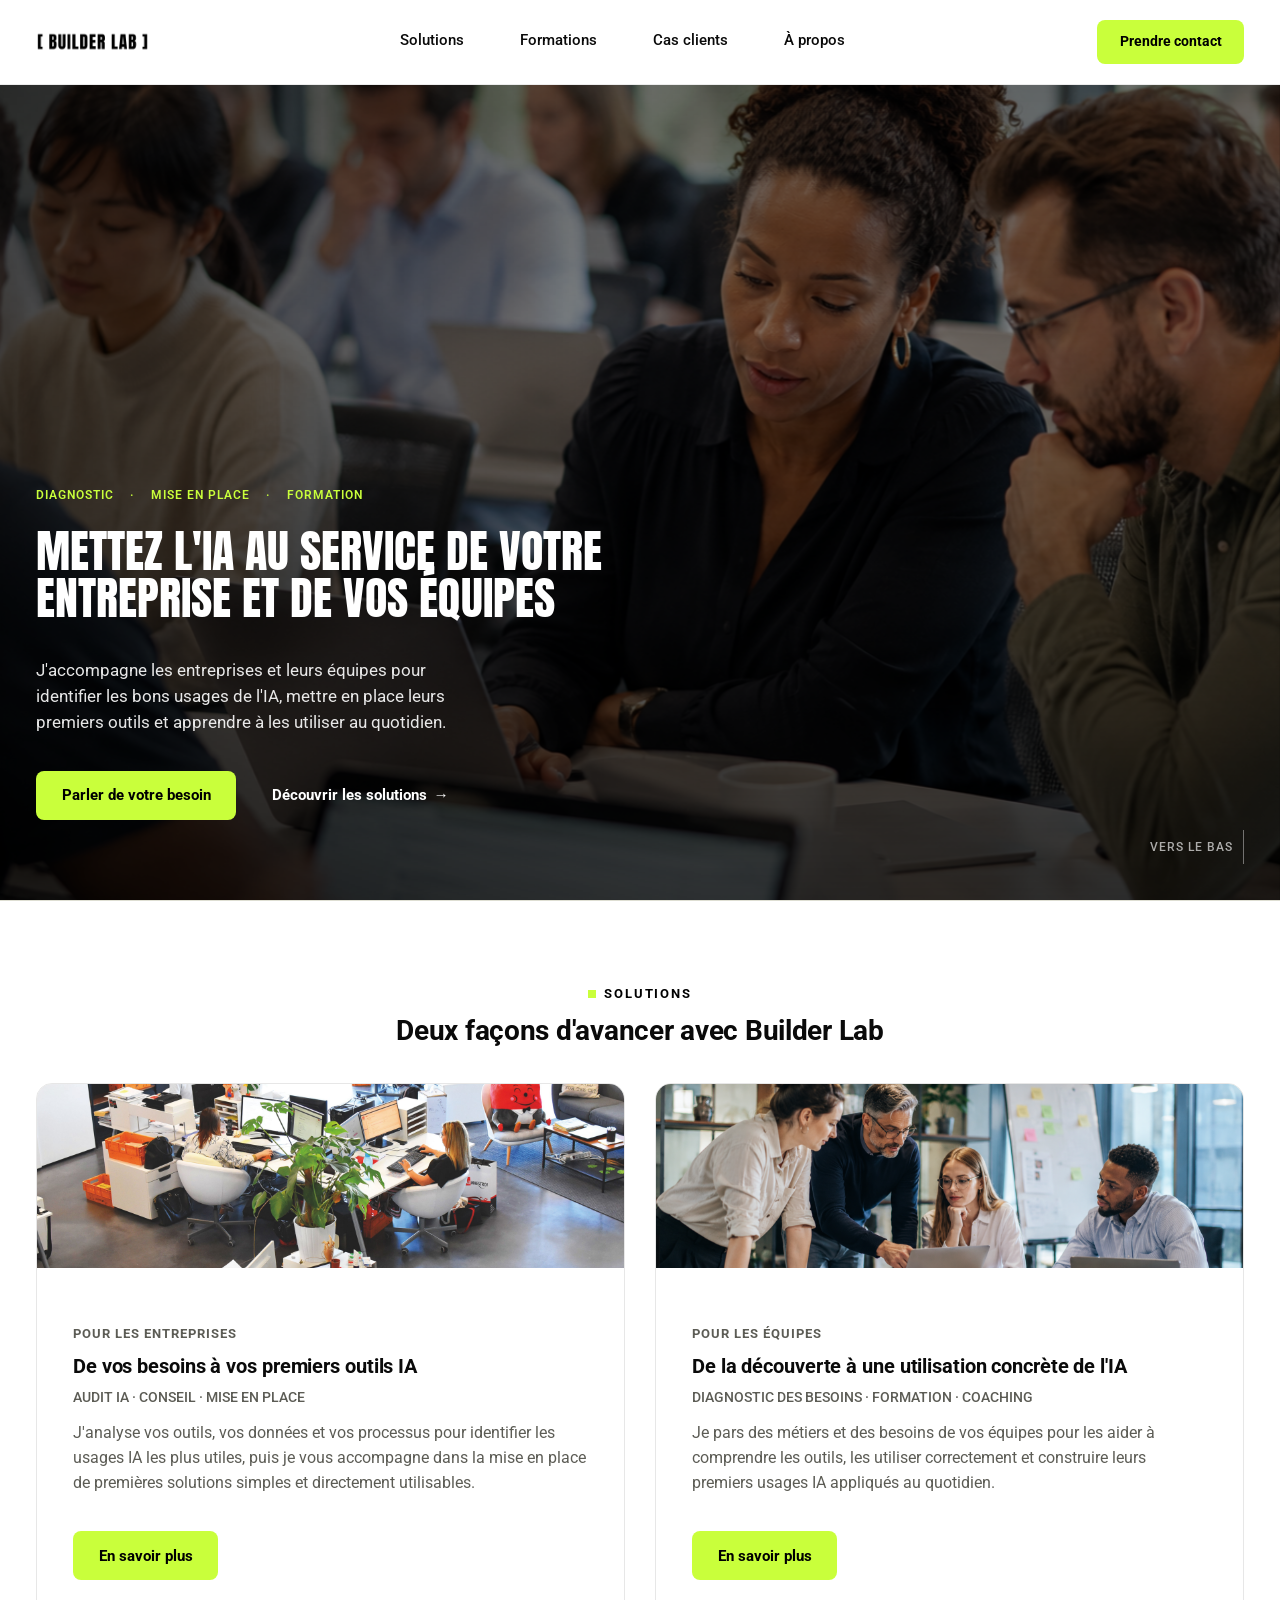
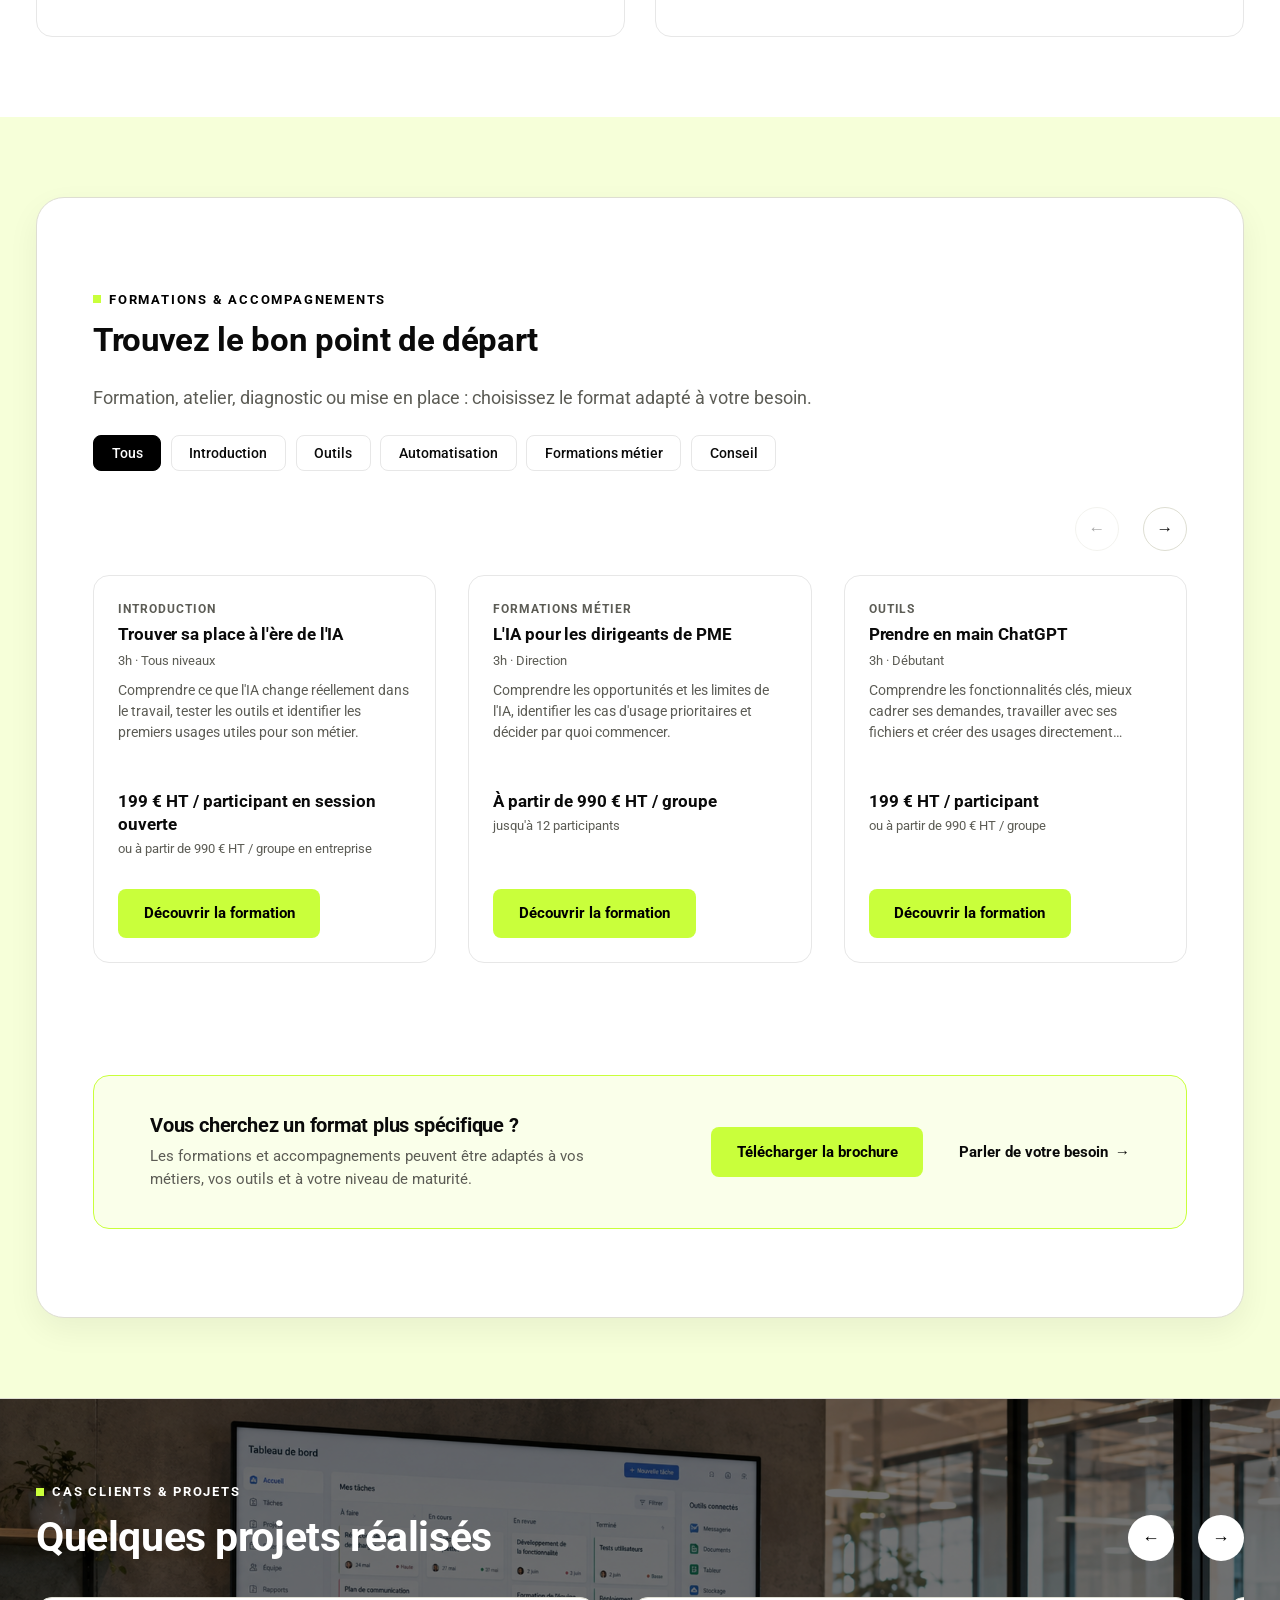
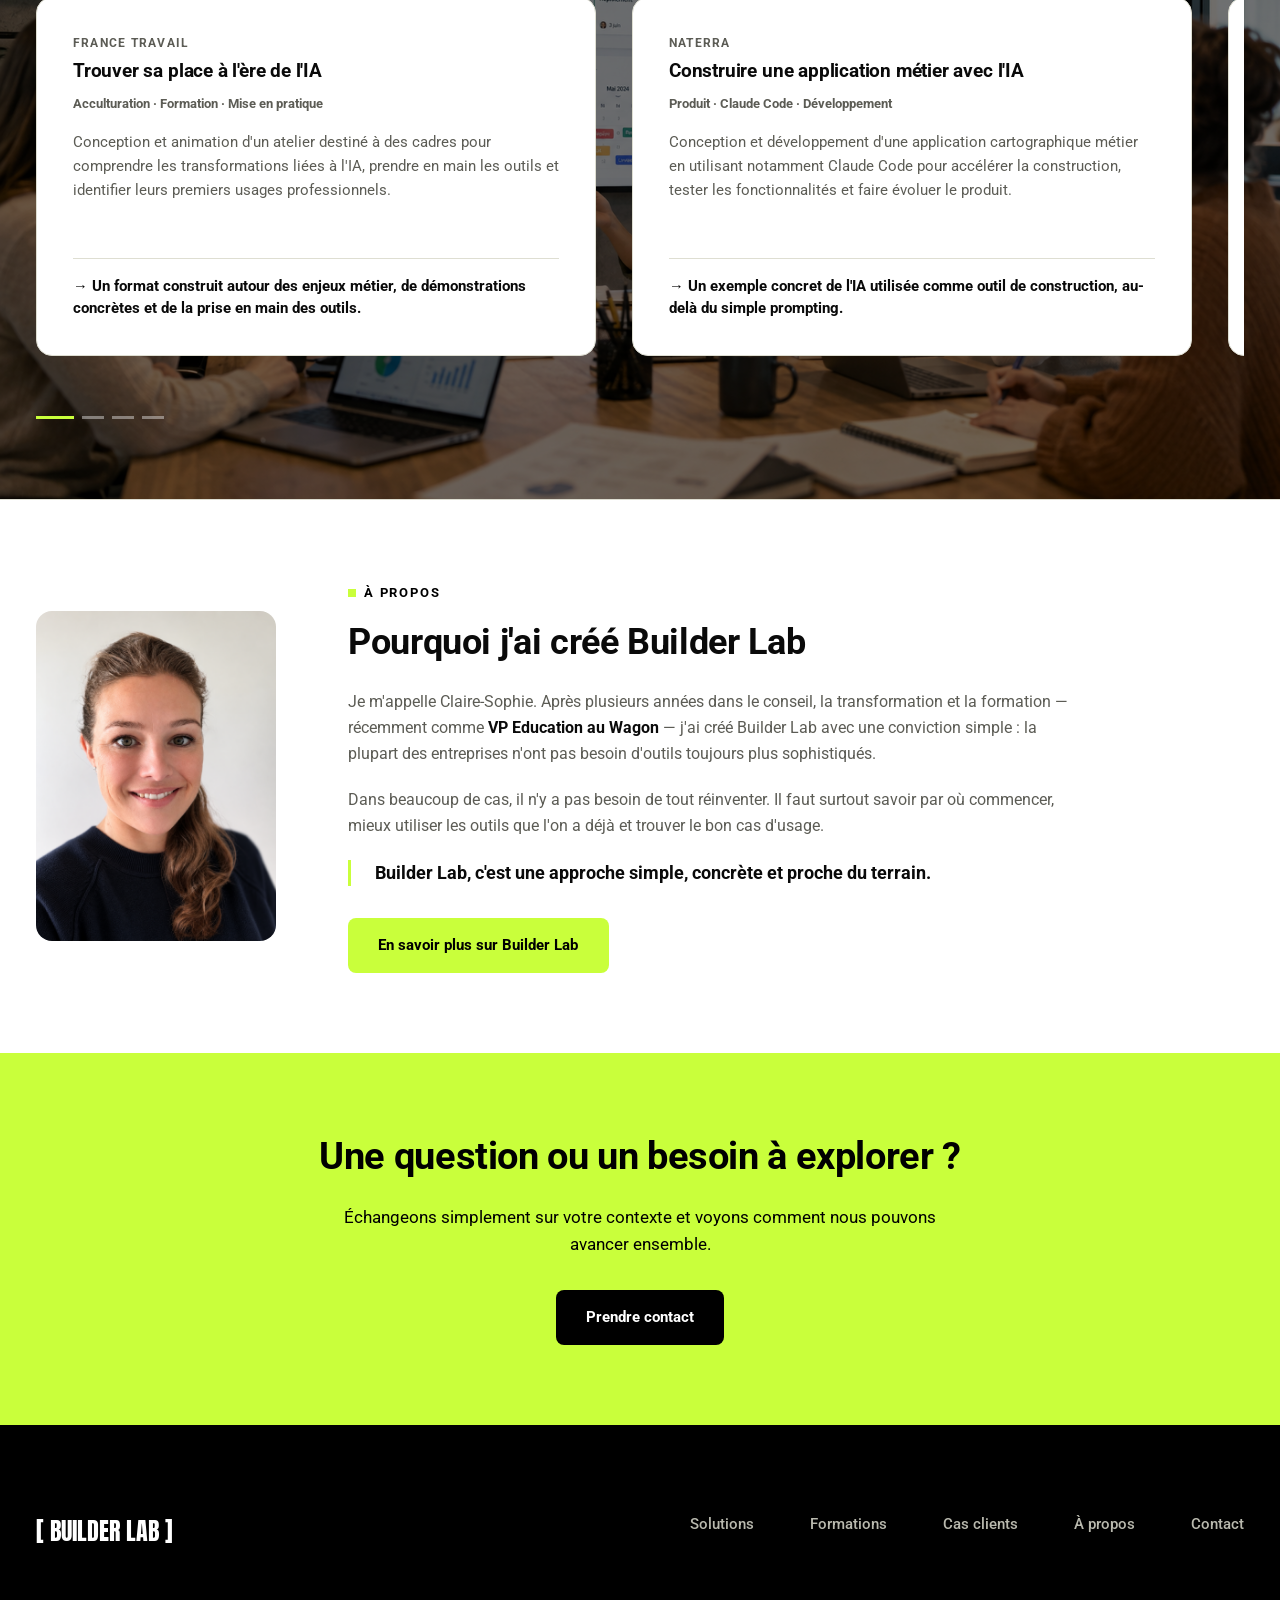
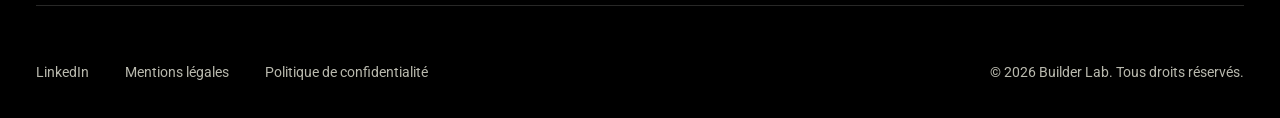
==== index.html @ de872bf4 "Initial Builder Lab website" ====
<!doctype html>
<html lang="fr">
<head>
<meta charset="UTF-8">
<meta name="viewport" content="width=device-width, initial-scale=1.0">
<title>Builder Lab — Mettez l'IA au service de votre entreprise et de vos équipes</title>
<meta name="description" content="Builder Lab aide les entreprises et leurs équipes à identifier où l'IA peut réellement les aider, mettre en place leurs premiers outils et apprendre à les utiliser au quotidien. Diagnostic, mise en place, formation.">
<meta name="robots" content="index, follow">
<link rel="canonical" href="https://builder-lab.fr/">
<meta property="og:title" content="Builder Lab — Mettez l'IA au service de votre entreprise et de vos équipes">
<meta property="og:description" content="Diagnostic, mise en place et formation : j'aide les entreprises et leurs équipes à identifier où l'IA peut réellement les aider.">
<meta property="og:type" content="website">
<meta property="og:image" content="https://builder-lab.fr/assets/hero-atelier-builder-lab.webp">
<meta name="twitter:card" content="summary_large_image">
<link rel="icon" type="image/png" href="assets/favicon.png">

<link rel="preconnect" href="https://fonts.googleapis.com">
<link rel="preconnect" href="https://fonts.gstatic.com" crossorigin>
<link rel="preload" as="image" href="assets/hero-atelier-builder-lab.webp" fetchpriority="high">
<link href="https://fonts.googleapis.com/css2?family=Anton&family=Roboto:wght@400;500;700&display=swap" rel="stylesheet">

<link rel="stylesheet" href="styles.css">
</head>
<body>

<a href="#main" class="skip-link">Aller au contenu principal</a>

<header class="site-header" id="site-header">
  <div class="container header-inner">
    <a href="index.html" class="logo" aria-label="Builder Lab — accueil">
      <img src="assets/logo-builder-lab.png" alt="Builder Lab" class="logo-img">
    </a>
    <nav class="site-nav" aria-label="Navigation principale">
      <a href="#solutions">Solutions</a>
      <a href="#formations">Formations</a>
      <a href="#cas-clients">Cas clients</a>
      <a href="#a-propos">À propos</a>
    </nav>
    <div class="header-actions">
      <a href="contact.html" class="btn btn-primary">Prendre contact</a>
      <button class="nav-toggle" id="nav-toggle" type="button" aria-expanded="false" aria-controls="mobile-nav" aria-label="Ouvrir le menu">
        <span class="nav-toggle-bar"></span>
        <span class="nav-toggle-bar"></span>
        <span class="nav-toggle-bar"></span>
      </button>
    </div>
  </div>
</header>

<nav class="mobile-nav" id="mobile-nav" aria-label="Navigation mobile">
  <ul class="mobile-nav-list">
    <li><a href="#solutions">Solutions</a></li>
    <li><a href="#formations">Formations</a></li>
    <li><a href="#cas-clients">Cas clients</a></li>
    <li><a href="#a-propos">À propos</a></li>
    <li><a href="contact.html">Contact</a></li>
  </ul>
  <a href="contact.html" class="btn btn-primary">Prendre contact</a>
</nav>

<main id="main">

  <!-- HERO -->
  <section class="hero">
    <div class="hero-media" id="hero-media">
      <img src="assets/hero-atelier-builder-lab.webp" alt="Une formatrice Builder Lab anime un atelier pratique sur l'IA devant une équipe réunie autour d'une table." width="1672" height="941" fetchpriority="high">
    </div>
    <div class="container hero-inner">
      <div class="hero-copy">
        <p class="hero-tag"><span>Diagnostic</span><span>·</span><span>Mise en place</span><span>·</span><span>Formation</span></p>
        <h1>Mettez l'IA au service de votre entreprise et de vos équipes</h1>
        <p class="hero-subtitle">J'accompagne les entreprises et leurs équipes pour identifier les bons usages de l'IA, mettre en place leurs premiers outils et apprendre à les utiliser au quotidien.</p>
        <div class="hero-cta">
          <a href="contact.html" class="btn btn-primary">Parler de votre besoin</a>
          <a href="#solutions" class="link-cta">Découvrir les solutions</a>
        </div>
      </div>
    </div>
    <div class="scroll-cue" aria-hidden="true">
      <span>Vers le bas</span>
      <span class="scroll-cue-line"></span>
    </div>
  </section>

  <!-- SOLUTIONS -->
  <section class="section-pad solutions" id="solutions">
    <div class="container">
      <div class="solutions-head" data-reveal>
        <p class="eyebrow">Solutions</p>
        <h2 class="section-title">Deux façons d'avancer avec Builder Lab</h2>
      </div>

      <div class="solutions-grid">
        <article class="solution-card" data-reveal>
          <div class="solution-card-media">
            <img src="assets/solution-entreprise.webp" alt="Ordinateur portable affichant une conversation ChatGPT, avec un schéma d'automatisation entre plusieurs outils en arrière-plan." loading="lazy">
          </div>
          <div class="solution-card-body">
            <p class="solution-card-label">Pour les entreprises</p>
            <h3 class="solution-card-title">De vos besoins à vos premiers outils IA</h3>
            <p class="solution-card-tags">AUDIT IA · CONSEIL · MISE EN PLACE</p>
            <p class="solution-card-text">J'analyse vos outils, vos données et vos processus pour identifier les usages IA les plus utiles, puis je vous accompagne dans la mise en place de premières solutions simples et directement utilisables.</p>
            <a href="contact.html" class="solution-card-cta">En savoir plus</a>
          </div>
        </article>

        <article class="solution-card" data-reveal>
          <div class="solution-card-media">
            <img src="assets/solution-equipes.webp" alt="Une équipe de quatre collègues échangent autour d'un ordinateur portable pendant une réunion de travail." loading="lazy">
          </div>
          <div class="solution-card-body">
            <p class="solution-card-label">Pour les équipes</p>
            <h3 class="solution-card-title">De la découverte à une utilisation concrète de l'IA</h3>
            <p class="solution-card-tags">DIAGNOSTIC DES BESOINS · FORMATION · COACHING</p>
            <p class="solution-card-text">Je pars des métiers et des besoins de vos équipes pour les aider à comprendre les outils, les utiliser correctement et construire leurs premiers usages IA appliqués au quotidien.</p>
            <a href="contact.html" class="solution-card-cta">En savoir plus</a>
          </div>
        </article>
      </div>
    </div>
  </section>

  <!-- FORMATIONS & ACCOMPAGNEMENTS -->
  <section class="catalog" id="formations">
    <div class="container">
      <div class="catalog-panel">
        <div class="catalog-head" data-reveal>
          <p class="eyebrow">Formations &amp; accompagnements</p>
          <h2 class="section-title">Trouvez le bon point de départ</h2>
          <p class="section-sub">Formation, atelier, diagnostic ou mise en place&nbsp;: choisissez le format adapté à votre besoin.</p>
        </div>

        <div class="catalog-filters" id="catalog-filters" role="group" aria-label="Filtrer les formations par catégorie"></div>

        <div class="catalog-nav-row">
          <div class="catalog-controls">
            <button class="catalog-arrow" id="catalog-prev" type="button" aria-label="Offres précédentes">←</button>
            <button class="catalog-arrow" id="catalog-next" type="button" aria-label="Offres suivantes">→</button>
          </div>
        </div>

        <div class="catalog-track-wrap">
          <div class="catalog-track" id="catalog-track" tabindex="0" role="region" aria-label="Catalogue de formations et d'accompagnements"></div>
        </div>

        <div class="catalog-cta" data-reveal>
          <div class="catalog-cta-copy">
            <h3 class="catalog-cta-title">Vous cherchez un format plus spécifique&nbsp;?</h3>
            <p class="catalog-cta-text">Les formations et accompagnements peuvent être adaptés à vos métiers, vos outils et à votre niveau de maturité.</p>
          </div>
          <div class="catalog-cta-actions">
            <a href="contact.html" class="btn btn-primary">Télécharger la brochure</a>
            <a href="contact.html" class="link-cta">Parler de votre besoin</a>
          </div>
        </div>
      </div>
    </div>
  </section>

  <!-- CAS CLIENTS -->
  <section class="section-pad cases" id="cas-clients">
    <div class="container">
      <div class="cases-head">
        <div data-reveal>
          <p class="eyebrow">Cas clients &amp; projets</p>
          <h2 class="section-title" style="font-size: clamp(1.9rem, 3.2vw, 2.6rem);">Quelques projets réalisés</h2>
        </div>
        <div class="cases-controls">
          <button class="cases-arrow" id="cases-prev" type="button" aria-label="Cas précédent">←</button>
          <button class="cases-arrow" id="cases-next" type="button" aria-label="Cas suivant">→</button>
        </div>
      </div>

      <div class="cases-track-wrap">
        <div class="cases-track" id="cases-track" tabindex="0" role="region" aria-label="Cas clients et projets, défilement horizontal">
          <article class="case-card">
            <p class="case-label">France Travail</p>
            <h3 class="case-title">Trouver sa place à l'ère de l'IA</h3>
            <p class="case-tags">Acculturation · Formation · Mise en pratique</p>
            <p class="case-text">Conception et animation d'un atelier destiné à des cadres pour comprendre les transformations liées à l'IA, prendre en main les outils et identifier leurs premiers usages professionnels.</p>
            <p class="case-conclusion">→ Un format construit autour des enjeux métier, de démonstrations concrètes et de la prise en main des outils.</p>
          </article>

          <article class="case-card">
            <p class="case-label">Naterra</p>
            <h3 class="case-title">Construire une application métier avec l'IA</h3>
            <p class="case-tags">Produit · Claude Code · Développement</p>
            <p class="case-text">Conception et développement d'une application cartographique métier en utilisant notamment Claude Code pour accélérer la construction, tester les fonctionnalités et faire évoluer le produit.</p>
            <p class="case-conclusion">→ Un exemple concret de l'IA utilisée comme outil de construction, au-delà du simple prompting.</p>
          </article>

          <article class="case-card">
            <p class="case-label">Stellantis × Le Wagon</p>
            <h3 class="case-title">Faire découvrir l'IA générative à grande échelle</h3>
            <p class="case-tags">Formation · Adoption · International</p>
            <p class="case-text">Conception et lancement, dans le cadre de mes fonctions au Wagon, de sessions pratiques autour du prompting et de l'IA générative pour les équipes Stellantis.</p>
            <p class="case-metric">Près de 3&nbsp;000 participants · 4 fuseaux horaires</p>
            <p class="case-conclusion">→ Un dispositif pensé pour rendre les nouveaux usages accessibles à des profils et métiers très différents.</p>
          </article>

          <article class="case-card">
            <p class="case-label">Marlyplast</p>
            <h3 class="case-title">Transformer les données en outil de pilotage</h3>
            <p class="case-tags">PME · Data · Automatisation · Reporting</p>
            <p class="case-text">Structuration des données et mise en place d'un reporting automatisé pour faciliter le suivi de l'activité et améliorer le pilotage du réapprovisionnement.</p>
            <p class="case-conclusion">→ Moins de manipulation manuelle des données, une information plus lisible et un pilotage facilité.</p>
          </article>
        </div>

        <div class="cases-dots" id="cases-dots" aria-hidden="true"></div>
      </div>
    </div>
  </section>

  <!-- A PROPOS -->
  <section class="section-pad home-about" id="a-propos">
    <div class="container home-about-layout" data-reveal>
      <div class="home-about-photo">
        <img src="assets/claire-sophie-builder-lab.webp" alt="Portrait de Claire-Sophie, fondatrice de Builder Lab." loading="lazy">
      </div>

      <div class="home-about-content">
        <p class="eyebrow">À propos</p>
        <h2 class="home-about-title">Pourquoi j'ai créé Builder Lab</h2>
        <p class="home-about-text">Je m'appelle Claire-Sophie. Après plusieurs années dans le conseil, la transformation et la formation — récemment comme <strong>VP&nbsp;Education au Wagon</strong> — j'ai créé Builder Lab avec une conviction simple&nbsp;: la plupart des entreprises n'ont pas besoin d'outils toujours plus sophistiqués.</p>
        <p class="home-about-text">Dans beaucoup de cas, il n'y a pas besoin de tout réinventer. Il faut surtout savoir par où commencer, mieux utiliser les outils que l'on a déjà et trouver le bon cas d'usage.</p>
        <p class="home-about-conclusion">Builder Lab, c'est une approche simple, concrète et proche du terrain.</p>
        <a href="a-propos.html" class="btn btn-primary">En savoir plus sur Builder Lab</a>
      </div>
    </div>
  </section>

  <!-- CTA FINAL -->
  <section class="section-pad cta-final">
    <div class="container">
      <div class="cta-final-content" data-reveal>
        <h2 class="cta-final-title">Une question ou un besoin à explorer ?</h2>
        <p class="cta-final-text">Échangeons simplement sur votre contexte et voyons comment nous pouvons avancer ensemble.</p>
        <div class="cta-final-actions">
          <a href="contact.html" class="btn btn-dark">Prendre contact</a>
        </div>
      </div>
    </div>
  </section>

</main>

<footer class="site-footer">
  <div class="container">
    <div class="footer-top">
      <a href="index.html" class="footer-logo">[ Builder Lab ]</a>
      <nav class="footer-nav" aria-label="Liens de navigation">
        <a href="#solutions">Solutions</a>
        <a href="#formations">Formations</a>
        <a href="#cas-clients">Cas clients</a>
        <a href="#a-propos">À propos</a>
        <a href="contact.html">Contact</a>
      </nav>
    </div>
    <div class="footer-bottom">
      <div class="footer-legal">
        <a href="#" aria-disabled="true">LinkedIn</a>
        <a href="mentions-legales.html">Mentions légales</a>
        <a href="politique-confidentialite.html">Politique de confidentialité</a>
      </div>
      <p class="footer-copyright">&copy; 2026 Builder Lab. Tous droits réservés.</p>
    </div>
  </div>
</footer>

<script src="script.js"></script>
</body>
</html>
---- styles.css ----
/* ==========================================================================
   Builder Lab — Design tokens
   ========================================================================== */

:root {
  --color-black: #000000;
  --color-ink: #0A0A0A;
  --color-white: #FFFFFF;
  --color-offwhite: #F7F7F1;
  --color-cream: #F1F0E8;
  --color-warm-gray: #EAEAE1;
  --color-text-gray: #5C5C55;
  --color-text-gray-on-dark: #B9B9AE;
  --color-border: #DEDED2;
  --color-border-on-dark: rgba(247, 247, 241, 0.16);
  --color-accent: #C9FF3B;
  --color-accent-dim: #A8DB2E;

  --font-display: "Anton", "Arial Narrow", sans-serif;
  --font-body: "Roboto", -apple-system, BlinkMacSystemFont, "Segoe UI", Helvetica, Arial, sans-serif;

  --container-width: 1280px;
  --container-narrow: 760px;

  --space-3xs: 0.375rem;
  --space-2xs: 0.625rem;
  --space-xs: 1rem;
  --space-sm: 1.5rem;
  --space-md: 2.25rem;
  --space-lg: 3.5rem;
  --space-xl: 5.5rem;
  --space-2xl: 5rem;

  --radius-sm: 2px;
  --radius-md: 3px;

  --ease: cubic-bezier(0.22, 1, 0.36, 1);
  --transition-fast: 0.18s var(--ease);
  --transition-base: 0.35s var(--ease);
  --transition-slow: 0.7s var(--ease);

  --header-height: 84px;
}

/* ==========================================================================
   Reset
   ========================================================================== */

*, *::before, *::after {
  box-sizing: border-box;
}

html {
  -webkit-text-size-adjust: 100%;
}

@media (prefers-reduced-motion: no-preference) {
  html {
    scroll-behavior: smooth;
  }
}

body {
  margin: 0;
  font-family: var(--font-body);
  background: var(--color-white);
  color: var(--color-ink);
  line-height: 1.5;
  -webkit-font-smoothing: antialiased;
  -moz-osx-font-smoothing: grayscale;
  overflow-x: hidden;
}

img, picture, video, canvas, svg {
  max-width: 100%;
  display: block;
}

ul, ol {
  margin: 0;
  padding: 0;
  list-style: none;
}

a {
  color: inherit;
  text-decoration: none;
}

button {
  font-family: inherit;
  cursor: pointer;
  background: none;
  border: none;
  color: inherit;
}

h1, h2, h3, h4 {
  margin: 0;
  font-weight: 400;
  letter-spacing: -0.01em;
  line-height: 1.1;
}

p {
  margin: 0;
}

.sr-only {
  position: absolute;
  width: 1px;
  height: 1px;
  padding: 0;
  margin: -1px;
  overflow: hidden;
  clip: rect(0, 0, 0, 0);
  white-space: nowrap;
  border: 0;
}

.skip-link {
  position: absolute;
  left: -9999px;
  top: 0;
  background: var(--color-black);
  color: var(--color-offwhite);
  padding: var(--space-xs) var(--space-md);
  z-index: 500;
  font-weight: 500;
}

.skip-link:focus {
  left: var(--space-xs);
  top: var(--space-xs);
}

:focus-visible {
  outline: 2px solid var(--color-black);
  outline-offset: 3px;
}

section[id] {
  scroll-margin-top: var(--header-height);
}

/* ==========================================================================
   Layout helpers
   ========================================================================== */

.container {
  max-width: var(--container-width);
  margin: 0 auto;
  padding: 0 var(--space-md);
}

.eyebrow {
  display: inline-flex;
  align-items: center;
  gap: 0.5rem;
  font-family: var(--font-body);
  font-size: 0.8rem;
  font-weight: 700;
  letter-spacing: 0.14em;
  text-transform: uppercase;
  color: var(--color-black);
}

.eyebrow::before {
  content: "";
  width: 8px;
  height: 8px;
  flex-shrink: 0;
  background: var(--color-accent);
}

.eyebrow--on-dark {
  color: var(--color-accent);
}

.eyebrow--on-accent {
  color: var(--color-black);
}

.eyebrow--on-accent::before {
  background: var(--color-black);
}

.section-head {
  max-width: 40rem;
  margin-bottom: var(--space-md);
}

/* Roboto is the section-title default everywhere. Anton is reserved for
   the hero H1, the "En ce moment" title and the BUILD word only — see
   those rules for the exceptions. */
.section-title {
  font-family: var(--font-body);
  font-weight: 700;
  letter-spacing: -0.01em;
  font-size: clamp(1.65rem, 2.6vw, 2.35rem);
  line-height: 1.18;
  margin-top: var(--space-2xs);
}

.section-sub {
  margin-top: var(--space-sm);
  font-size: clamp(1.05rem, 1.4vw, 1.2rem);
  line-height: 1.55;
  color: var(--color-text-gray);
  max-width: 38rem;
}

.section-pad {
  padding: var(--space-2xl) 0;
}

.section-pad--tight {
  padding: var(--space-lg) 0;
}

/* Reveal-on-scroll — content is ALWAYS visible by default (opacity is never
   touched here). JS only ever adds a class that plays a short position
   animation; if JS never runs, or the observer never fires, elements simply
   sit in their normal, fully visible resting position. Nothing can hide
   content. */
[data-reveal].reveal-play {
  animation: reveal-rise 0.5s var(--ease);
}

@keyframes reveal-rise {
  from { transform: translateY(14px); }
  to { transform: translateY(0); }
}

@media (prefers-reduced-motion: reduce) {
  [data-reveal].reveal-play {
    animation: none;
  }
}

/* ==========================================================================
   Buttons & links
   ========================================================================== */

.btn {
  display: inline-flex;
  align-items: center;
  justify-content: center;
  gap: 0.5rem;
  padding: 1rem 1.9rem;
  border-radius: var(--radius-sm);
  font-family: var(--font-body);
  font-size: 0.95rem;
  font-weight: 700;
  border: 1.5px solid transparent;
  transition: background var(--transition-fast), color var(--transition-fast), border-color var(--transition-fast), transform var(--transition-fast);
  white-space: nowrap;
}

.btn:active {
  transform: translateY(1px);
}

.btn-primary {
  background: var(--color-accent);
  color: var(--color-black);
  border-color: var(--color-accent);
}

.btn-primary:hover {
  background: var(--color-black);
  color: var(--color-accent);
  border-color: var(--color-black);
}

.btn-dark {
  background: var(--color-black);
  color: var(--color-white);
  border-radius: 8px;
  border-width: 0;
}

.btn-dark:hover {
  background: var(--color-white);
  color: var(--color-black);
}

.btn-outline {
  background: transparent;
  color: var(--color-white);
  border-color: rgba(255, 255, 255, 0.5);
}

.btn-outline:hover {
  border-color: var(--color-white);
  background: rgba(255, 255, 255, 0.08);
}

.link-cta {
  display: inline-flex;
  align-items: center;
  gap: 0.4rem;
  font-size: 0.95rem;
  font-weight: 700;
  color: inherit;
  transition: gap var(--transition-fast), opacity var(--transition-fast);
}

.link-cta::after {
  content: "→";
  transition: transform var(--transition-fast);
}

.link-cta:hover::after {
  transform: translateX(4px);
}

.link-cta:hover {
  opacity: 0.7;
}

/* ==========================================================================
   Header
   ========================================================================== */

.site-header {
  position: fixed;
  top: 0;
  left: 0;
  right: 0;
  z-index: 200;
  background: #FFFFFF;
  border-bottom: 1px solid #ECECEC;
  transition: box-shadow var(--transition-base);
}

.site-header.is-scrolled {
  box-shadow: 0 1px 3px rgba(0, 0, 0, 0.04);
}

.header-inner {
  display: flex;
  align-items: center;
  justify-content: space-between;
  gap: var(--space-md);
  height: var(--header-height);
}

.logo {
  display: flex;
  align-items: center;
  flex-shrink: 0;
}

.logo-img {
  height: 22px;
  width: auto;
}

.site-nav {
  display: flex;
  align-items: center;
  gap: var(--space-lg);
}

.site-nav a {
  font-size: 0.92rem;
  font-weight: 500;
  color: var(--color-ink);
  position: relative;
  padding-bottom: 3px;
  transition: color var(--transition-fast);
}

.site-nav a::after {
  content: "";
  position: absolute;
  left: 0;
  right: 100%;
  bottom: 0;
  height: 2px;
  background: var(--color-black);
  transition: right var(--transition-base);
}

.site-nav a:hover::after {
  right: 0;
}

.header-actions {
  display: flex;
  align-items: center;
  gap: var(--space-sm);
}

.header-actions .btn {
  padding: 0.7rem 1.4rem;
  font-size: 0.88rem;
}

.nav-toggle {
  display: none;
  flex-direction: column;
  justify-content: center;
  align-items: center;
  gap: 5px;
  width: 44px;
  height: 44px;
  flex-shrink: 0;
  z-index: 210;
}

.nav-toggle-bar {
  display: block;
  width: 20px;
  height: 2px;
  background: var(--color-black);
  transition: transform var(--transition-base), opacity var(--transition-base);
}

.nav-open .nav-toggle-bar:nth-child(1) {
  transform: translateY(7px) rotate(45deg);
}

.nav-open .nav-toggle-bar:nth-child(2) {
  opacity: 0;
}

.nav-open .nav-toggle-bar:nth-child(3) {
  transform: translateY(-7px) rotate(-45deg);
}

/* ==========================================================================
   Hero
   ========================================================================== */

.hero {
  position: relative;
  /* The header is fixed/overlaid (out of normal flow), so it doesn't
     need to be subtracted here — a full 100vh section is what makes the
     visible area *below* the header reach exactly to the bottom of the
     viewport, with no gap before the next section. */
  min-height: 100vh;
  min-height: 100svh;
  display: flex;
  align-items: flex-end;
  overflow: hidden;
  background: var(--color-black);
}

.hero-media {
  position: absolute;
  inset: -6% 0 -6% 0;
  z-index: 1;
}

.hero-media img {
  width: 100%;
  height: 100%;
  object-fit: cover;
  /* Single place to tune framing for a new photo. Start centered; shift
     the X value above 50% to reveal more of the image's right side and
     keep the left (where the text sits) visually calmer, if needed. */
  object-position: center center;
  will-change: transform;
}

.hero-media::after {
  content: "";
  position: absolute;
  inset: 0;
  background:
    linear-gradient(180deg, rgba(0, 0, 0, 0.55) 0%, rgba(0, 0, 0, 0.35) 38%, rgba(0, 0, 0, 0.78) 100%),
    linear-gradient(90deg, rgba(0, 0, 0, 0.55) 0%, rgba(0, 0, 0, 0.15) 55%, rgba(0, 0, 0, 0.15) 100%);
}

.hero-inner {
  position: relative;
  z-index: 2;
  width: 100%;
  /* padding-top/bottom only — the shared .container class already sets
     left/right padding on this same element; a shorthand here would
     silently override it back to 0 (same specificity, later in source). */
  padding-top: calc(var(--header-height) + var(--space-lg));
  padding-bottom: var(--space-2xl);
}

.hero-copy {
  max-width: 37rem;
}

.hero-tag {
  display: flex;
  flex-wrap: wrap;
  gap: 0.6rem 1rem;
  margin-bottom: var(--space-sm);
}

.hero-tag span {
  font-size: 0.78rem;
  font-weight: 600;
  letter-spacing: 0.08em;
  text-transform: uppercase;
  color: var(--color-accent);
}

.hero h1 {
  font-family: var(--font-display);
  font-weight: 400;
  text-transform: uppercase;
  color: var(--color-white);
  font-size: clamp(1.9rem, 3.6vw, 4.1rem);
  line-height: 1;
  letter-spacing: 0;
}

.hero-subtitle {
  max-width: 28rem;
  margin-top: var(--space-md);
  color: rgba(255, 255, 255, 0.9);
  font-size: 1.05rem;
  line-height: 1.55;
}

.hero-steps {
  margin-top: var(--space-sm);
  font-size: 0.95rem;
  font-weight: 700;
  letter-spacing: 0.02em;
  color: var(--color-accent);
}

.hero-cta {
  display: flex;
  align-items: center;
  gap: var(--space-md);
  flex-wrap: wrap;
  margin-top: var(--space-md);
}

.hero-cta .link-cta {
  color: var(--color-white);
}

/* Every primary CTA that needs the rounded "pill" treatment (as opposed
   to the sharp default .btn-primary) shares this one rule for shape —
   radius and border are never redeclared per-context, only sized. The
   header/mobile-nav "Contactez-moi" button intentionally reuses this
   exact rule so it can never visually drift from the Hero CTA again. */
.hero-cta .btn-primary,
.header-actions .btn-primary,
.mobile-nav .btn-primary,
.home-about-content .btn-primary {
  border-radius: 8px;
  border-width: 0;
}

.hero-cta .btn-primary {
  padding: 0.85rem 1.6rem;
  font-size: 0.92rem;
}

.scroll-cue {
  position: absolute;
  right: var(--space-md);
  bottom: var(--space-md);
  z-index: 2;
  display: flex;
  align-items: center;
  gap: 0.6rem;
  color: rgba(255, 255, 255, 0.65);
  font-size: 0.78rem;
  font-weight: 500;
  letter-spacing: 0.08em;
  text-transform: uppercase;
}

.scroll-cue-line {
  width: 1px;
  height: 34px;
  background: rgba(255, 255, 255, 0.4);
  position: relative;
  overflow: hidden;
}

@media (prefers-reduced-motion: no-preference) {
  .scroll-cue-line::after {
    content: "";
    position: absolute;
    left: 0;
    top: -100%;
    width: 100%;
    height: 100%;
    background: var(--color-accent);
    animation: scroll-cue 2.2s var(--ease) infinite;
  }
}

@keyframes scroll-cue {
  0% { top: -100%; }
  60% { top: 100%; }
  100% { top: 100%; }
}

@media (max-width: 720px) {
  .scroll-cue {
    display: none;
  }
}

/* ==========================================================================
   Solutions
   ========================================================================== */

.solutions {
  background: var(--color-white);
  border-top: 1px solid var(--color-border);
}

.solutions-head {
  max-width: 54rem;
  margin: 0 auto var(--space-md);
  text-align: center;
}

.solutions-head .eyebrow {
  justify-content: center;
}

.solutions-head .section-title {
  margin-top: var(--space-2xs);
  font-size: clamp(1.65rem, 2.15vw, 2.05rem);
  white-space: normal;
}

@media (min-width: 1024px) {
  .solutions-head .section-title {
    white-space: nowrap;
  }
}

.solutions-grid {
  display: grid;
  grid-template-columns: 1fr 1fr;
  gap: 30px;
  align-items: stretch;
}

.solution-card {
  display: flex;
  flex-direction: column;
  border: 1px solid #E7E7E7;
  border-radius: 16px;
  overflow: hidden;
  background: var(--color-white);
}

.solution-card-media {
  position: relative;
  aspect-ratio: 16 / 5;
  overflow: hidden;
  background: var(--color-cream);
}

/* Positioned out of flow so the image's own intrinsic ratio can never
   override the container's aspect-ratio (a flex-item content-sizing
   quirk otherwise lets a replaced child do exactly that). */
.solution-card-media img {
  position: absolute;
  inset: 0;
  width: 100%;
  height: 100%;
  object-fit: cover;
}

.solution-card-body {
  flex: 1 1 auto;
  display: flex;
  flex-direction: column;
  padding: var(--space-lg) var(--space-md);
  text-align: left;
}

.solution-card-label {
  font-size: 0.8rem;
  font-weight: 700;
  letter-spacing: 0.08em;
  text-transform: uppercase;
  color: var(--color-text-gray);
}

.solution-card-title {
  margin-top: 0.6rem;
  font-weight: 700;
  letter-spacing: -0.005em;
  font-size: clamp(1.2rem, 1.6vw, 1.4rem);
  line-height: 1.3;
}

.solution-card-tags {
  margin-top: 0.5rem;
  font-weight: 500;
  font-size: 0.85rem;
  color: var(--color-text-gray);
}

.solution-card-text {
  margin-top: 0.75rem;
  margin-bottom: var(--space-md);
  color: var(--color-text-gray);
  font-size: 0.98rem;
  line-height: 1.6;
}

.solution-card-cta {
  margin-top: auto;
  align-self: flex-start;
  display: inline-flex;
  align-items: center;
  padding: 0.85rem 1.6rem;
  border-radius: 8px;
  background: var(--color-accent);
  color: var(--color-black);
  font-weight: 700;
  font-size: 0.92rem;
  transition: background var(--transition-fast), color var(--transition-fast);
}

.solution-card-cta:hover {
  background: var(--color-black);
  color: var(--color-accent);
}

@media (max-width: 860px) {
  .solutions-grid {
    grid-template-columns: 1fr;
    gap: 20px;
  }

  .solution-card-body {
    padding: var(--space-md) var(--space-sm);
  }

  .solution-card-cta {
    align-self: stretch;
    justify-content: center;
  }
}

/* ==========================================================================
   Formations & accompagnements (catalog)
   ========================================================================== */

/* The pale green fill is the entire "rupture visuelle" — no image, no
   overlap trick. Swap this value for a different tint if needed. */
.catalog {
  background: #F6FFD9;
  padding: var(--space-2xl) 0;
}

.catalog-panel {
  position: relative;
  background: var(--color-white);
  border: 1px solid var(--color-border);
  border-radius: 28px;
  box-shadow: 0 12px 32px rgba(0, 0, 0, 0.06);
  padding: var(--space-xl) var(--space-lg);
}

.catalog-head {
  max-width: none;
}

.catalog-head .section-sub {
  max-width: none;
}

@media (min-width: 1100px) {
  .catalog-head .section-title,
  .catalog-head .section-sub {
    white-space: nowrap;
  }
}

.catalog-filters {
  margin-top: var(--space-md);
  display: flex;
  flex-wrap: wrap;
  gap: 0.6rem;
}

@media (min-width: 1100px) {
  .catalog-filters {
    margin-top: var(--space-sm);
  }
}

.catalog-filter {
  padding: 0.55rem 1.1rem;
  border: 1px solid #E7E7E7;
  border-radius: 8px;
  background: var(--color-white);
  color: var(--color-ink);
  font-family: var(--font-body);
  font-weight: 500;
  font-size: 0.85rem;
  transition: background var(--transition-fast), color var(--transition-fast), border-color var(--transition-fast);
}

.catalog-filter:hover {
  border-color: var(--color-black);
}

.catalog-filter.is-active {
  background: var(--color-black);
  border-color: var(--color-black);
  color: var(--color-white);
}

.catalog-nav-row {
  margin-top: var(--space-md);
  display: flex;
  justify-content: flex-end;
}

.catalog-controls {
  display: flex;
  align-items: center;
  gap: var(--space-sm);
}

.catalog-arrow {
  width: 44px;
  height: 44px;
  border: 1.5px solid var(--color-border);
  border-radius: 50%;
  display: flex;
  align-items: center;
  justify-content: center;
  font-size: 1.05rem;
  transition: border-color var(--transition-fast), background var(--transition-fast), color var(--transition-fast);
}

.catalog-arrow:hover {
  border-color: var(--color-black);
  background: var(--color-black);
  color: var(--color-accent);
}

.catalog-arrow:disabled {
  opacity: 0.35;
  pointer-events: none;
}

.catalog-track-wrap {
  margin-top: var(--space-sm);
}

.catalog-track {
  display: grid;
  grid-auto-flow: column;
  grid-auto-columns: calc((100% - 64px) / 3);
  gap: 32px;
  overflow-x: auto;
  scroll-snap-type: x mandatory;
  padding-bottom: var(--space-sm);
  scrollbar-width: none;
}

.catalog-track::-webkit-scrollbar {
  display: none;
}

/* Fixed height — measured as the tallest natural card across the full
   21-item catalog (worst case ≈ 385px), not recalculated per filter. This
   is what keeps the carousel and CTA row from jumping when the filter
   changes. See the responsive block below for the mobile value. */
.catalog-card {
  scroll-snap-align: start;
  height: 388px;
  display: flex;
  flex-direction: column;
  overflow: hidden;
  border: 1px solid #E7E7E7;
  border-radius: 16px;
  background: var(--color-white);
  padding: var(--space-sm);
}

.catalog-card-label {
  font-size: 0.75rem;
  font-weight: 700;
  letter-spacing: 0.08em;
  text-transform: uppercase;
  color: var(--color-text-gray);
}

.catalog-card-title {
  margin-top: 0.4rem;
  font-weight: 700;
  letter-spacing: -0.005em;
  font-size: 1.05rem;
  line-height: 1.28;
  display: -webkit-box;
  -webkit-box-orient: vertical;
  -webkit-line-clamp: 2;
  overflow: hidden;
}

.catalog-card-meta {
  margin-top: 0.3rem;
  font-size: 0.82rem;
  color: var(--color-text-gray);
}

.catalog-card-text {
  margin-top: 0.6rem;
  color: var(--color-text-gray);
  font-size: 0.88rem;
  line-height: 1.5;
  display: -webkit-box;
  -webkit-box-orient: vertical;
  -webkit-line-clamp: 3;
  overflow: hidden;
}

.catalog-card-footer {
  margin-top: auto;
  padding-top: var(--space-sm);
  display: flex;
  flex-direction: column;
  gap: 0.65rem;
}

/* Reserves the same vertical space on every card whether or not this
   product has a priceNote/note — this, combined with the title clamp
   and description clamp above, is what keeps the CTA button at an
   identical Y position on every card regardless of its content. */
.catalog-card-price-block {
  min-height: 5.5rem;
}

.catalog-card-price {
  font-weight: 700;
  font-size: 1.05rem;
  line-height: 1.35;
}

.catalog-card-price-note,
.catalog-card-note {
  margin-top: 0.2rem;
  font-weight: 400;
  font-size: 0.8rem;
  color: var(--color-text-gray);
}

.catalog-card-cta {
  align-self: flex-start;
  display: inline-flex;
  align-items: center;
  padding: 0.85rem 1.6rem;
  border-radius: 8px;
  background: var(--color-accent);
  color: var(--color-black);
  font-weight: 700;
  font-size: 0.92rem;
  transition: background var(--transition-fast), color var(--transition-fast);
}

.catalog-card-cta:hover {
  background: var(--color-black);
  color: var(--color-accent);
}

.catalog-cta {
  margin-top: var(--space-xl);
  padding: var(--space-md) var(--space-lg);
  background: #FAFFEA;
  border: 1px solid var(--color-accent);
  border-radius: 16px;
  display: flex;
  align-items: center;
  justify-content: space-between;
  gap: var(--space-lg);
  flex-wrap: wrap;
}

.catalog-cta-copy {
  max-width: 28rem;
}

.catalog-cta-title {
  font-weight: 700;
  letter-spacing: -0.01em;
  font-size: clamp(1.2rem, 1.6vw, 1.4rem);
  line-height: 1.3;
}

.catalog-cta-text {
  margin-top: 0.4rem;
  color: var(--color-text-gray);
  font-size: 0.95rem;
  line-height: 1.55;
}

.catalog-cta-actions {
  display: flex;
  align-items: center;
  gap: var(--space-md);
  flex-wrap: wrap;
  flex-shrink: 0;
}

@media (max-width: 720px) {
  .catalog-cta {
    flex-direction: column;
    align-items: flex-start;
    padding: var(--space-md);
  }
}

/* Matches the Solutions "En savoir plus" buttons exactly — scoped here
   so the shared .btn-primary used elsewhere is untouched. */
.catalog-cta-actions .btn-primary {
  padding: 0.85rem 1.6rem;
  border-radius: 8px;
  border-width: 0;
  font-size: 0.92rem;
}

@media (max-width: 900px) {
  .catalog-panel {
    border-radius: 24px;
  }

  .catalog-track {
    grid-auto-columns: calc((100% - 32px) / 2);
  }
}

@media (max-width: 860px) {
  .catalog-filters {
    flex-wrap: nowrap;
    overflow-x: auto;
    scrollbar-width: none;
    padding-bottom: 0.25rem;
  }

  .catalog-filters::-webkit-scrollbar {
    display: none;
  }

  .catalog-filter {
    flex-shrink: 0;
  }
}

@media (max-width: 720px) {
  .catalog {
    padding: var(--space-xl) 0;
  }

  .catalog-panel {
    border-radius: 18px;
    padding: var(--space-lg) var(--space-sm);
  }

  .catalog-track {
    grid-auto-columns: min(85vw, 360px);
  }
}

/* ==========================================================================
   Home — À propos
   ========================================================================== */

.home-about {
  background: var(--color-white);
  border-top: 1px solid var(--color-border);
}

/* Mobile default: .home-about-content is `display: contents` (its children
   are promoted to direct items of .home-about-layout) so `order` below can
   place the photo between the title and the body text — without
   duplicating any content and without grid-template-areas. Desktop turns
   this off, so .home-about-content becomes one ordinary flowing block. */
.home-about-layout {
  display: flex;
  flex-direction: column;
}

.home-about-content {
  display: contents;
}

.home-about-content .eyebrow {
  order: 1;
}

.home-about-title {
  order: 1;
  margin-top: 1rem;
  font-family: var(--font-body);
  font-weight: 700;
  letter-spacing: -0.01em;
  font-size: 1.75rem;
  line-height: 1.25;
}

.home-about-photo {
  order: 2;
  margin-top: 1.5rem;
  display: flex;
  justify-content: center;
}

.home-about-photo img {
  display: block;
  width: 200px;
  height: 250px;
  object-fit: cover;
  object-position: center 15%;
  border-radius: 16px;
}

.home-about-content .home-about-text,
.home-about-content .home-about-conclusion,
.home-about-content .btn-primary {
  order: 3;
}

.home-about-text {
  color: var(--color-text-gray);
  font-size: 1.02rem;
  line-height: 1.6;
}

.home-about-title + .home-about-text {
  margin-top: 1.5rem;
}

.home-about-text + .home-about-text {
  margin-top: 1.25rem;
}

.home-about-text strong {
  color: var(--color-ink);
}

.home-about-text + .home-about-conclusion {
  margin-top: 1.25rem;
  padding-left: var(--space-sm);
  border-left: 3px solid var(--color-accent);
  font-weight: 700;
  font-size: 1.1rem;
  line-height: 1.5;
}

.home-about-conclusion + .btn-primary {
  align-self: flex-start;
  margin-top: 2rem;
}

/* Desktop: fixed-width photo column, text column takes the rest.
   `align-items: center` vertically centers the photo against the
   text column's height. */
@media (min-width: 768px) {
  .home-about-layout {
    display: grid;
    grid-template-columns: 240px minmax(0, 1fr);
    column-gap: 72px;
    align-items: center;
  }

  .home-about-content {
    display: block;
    max-width: 720px;
  }

  .home-about-title {
    font-size: 2.25rem;
  }

  .home-about-photo {
    order: 0;
    margin-top: 0;
  }

  .home-about-photo img {
    width: 240px;
    height: 330px;
  }
}

/* ==========================================================================
   Cas clients & projets
   ========================================================================== */

.cases {
  position: relative;
  overflow: hidden;
  background-image: url("assets/cas-clients-builder-lab.webp");
  background-size: cover;
  background-position: center;
  background-repeat: no-repeat;
  border-top: 1px solid var(--color-border);
}

.cases::before {
  content: "";
  position: absolute;
  inset: 0;
  background: rgba(0, 0, 0, 0.55);
  z-index: 0;
}

.cases > .container {
  position: relative;
  z-index: 1;
}

.cases-head {
  display: flex;
  justify-content: space-between;
  align-items: flex-end;
  gap: var(--space-md);
  flex-wrap: wrap;
}

.cases-head .eyebrow {
  color: var(--color-white);
}

.cases-head .section-title {
  color: var(--color-white);
}

.cases-controls {
  display: flex;
  align-items: center;
  gap: var(--space-sm);
  flex-shrink: 0;
}

.cases-arrow {
  width: 46px;
  height: 46px;
  border: 1.5px solid transparent;
  border-radius: 50%;
  background: var(--color-white);
  color: var(--color-black);
  display: flex;
  align-items: center;
  justify-content: center;
  font-size: 1.1rem;
  transition: border-color var(--transition-fast), background var(--transition-fast), color var(--transition-fast);
}

.cases-arrow:hover {
  border-color: var(--color-black);
  background: var(--color-black);
  color: var(--color-accent);
}

.cases-track-wrap {
  margin-top: var(--space-md);
  position: relative;
}

.cases-track {
  position: relative;
  display: grid;
  grid-auto-flow: column;
  grid-auto-columns: min(560px, 84vw);
  gap: var(--space-md);
  overflow-x: auto;
  scroll-snap-type: x mandatory;
  padding-bottom: var(--space-sm);
  scrollbar-width: none;
}

.cases-track::-webkit-scrollbar {
  display: none;
}

.case-card {
  scroll-snap-align: start;
  border: 1px solid var(--color-border);
  border-radius: 16px;
  padding: var(--space-md);
  display: flex;
  flex-direction: column;
  background: var(--color-white);
  overflow: hidden;
}

.case-label {
  font-size: 0.78rem;
  font-weight: 700;
  letter-spacing: 0.1em;
  text-transform: uppercase;
  color: var(--color-text-gray);
}

.case-title {
  font-weight: 700;
  letter-spacing: -0.01em;
  font-size: clamp(1.1rem, 1.5vw, 1.3rem);
  line-height: 1.3;
  margin-top: 0.4rem;
}

.case-tags {
  margin-top: 0.6rem;
  font-size: 0.82rem;
  font-weight: 700;
  color: var(--color-text-gray);
}

.case-text {
  margin-top: var(--space-xs);
  color: var(--color-text-gray);
  font-size: 0.95rem;
  line-height: 1.6;
  flex-grow: 1;
}

.case-metric {
  margin-top: var(--space-xs);
  font-weight: 700;
  font-size: clamp(1.05rem, 1.4vw, 1.2rem);
  line-height: 1.3;
}

.case-conclusion {
  margin-top: var(--space-xs);
  padding-top: var(--space-xs);
  border-top: 1px solid var(--color-border);
  font-weight: 700;
  font-size: 0.92rem;
  line-height: 1.5;
}

.cases-dots {
  margin-top: var(--space-md);
  display: flex;
  gap: 0.5rem;
}

.cases-dot {
  width: 22px;
  height: 3px;
  background: rgba(255, 255, 255, 0.4);
  transition: background var(--transition-fast), width var(--transition-fast);
}

.cases-dot.is-active {
  background: var(--color-accent);
  width: 38px;
}

/* ==========================================================================
   CTA final
   ========================================================================== */

.cta-final {
  background: var(--color-accent);
  color: var(--color-black);
}

.cta-final-content {
  max-width: 45rem;
  margin: 0 auto;
  text-align: center;
}

.cta-final-title {
  font-family: var(--font-body);
  font-weight: 700;
  letter-spacing: -0.01em;
  font-size: 1.875rem;
  line-height: 1.25;
}

.cta-final-text {
  margin-top: var(--space-sm);
  max-width: 38.75rem;
  margin-left: auto;
  margin-right: auto;
  font-size: 1.05rem;
  line-height: 1.6;
}

.cta-final-actions {
  margin-top: 2rem;
  display: flex;
  justify-content: center;
}

@media (min-width: 768px) {
  .cta-final-title {
    font-size: 2.375rem;
  }
}

/* ==========================================================================
   Simple page content (about, blog, contact, legal pages)
   ========================================================================== */

.page-content {
  padding-top: calc(var(--header-height) + var(--space-lg));
  padding-bottom: var(--space-2xl);
}

.page-content-inner {
  max-width: 38rem;
  display: flex;
  flex-direction: column;
  gap: var(--space-sm);
}

.page-content-inner h1 {
  font-weight: 700;
  letter-spacing: -0.01em;
  font-size: clamp(1.75rem, 3vw, 2.35rem);
  margin-bottom: var(--space-2xs);
}

.page-content-inner p {
  color: var(--color-text-gray);
  font-size: 1.05rem;
  line-height: 1.6;
}

.page-content-inner .btn {
  align-self: flex-start;
  margin-top: var(--space-2xs);
}

.link-back {
  display: inline-block;
  margin-top: var(--space-sm);
  font-size: 0.9rem;
  font-weight: 700;
  color: var(--color-black);
  transition: color var(--transition-fast);
}

.link-back:hover {
  color: var(--color-text-gray);
}

/* ==========================================================================
   Contact page
   ========================================================================== */

.contact-hero {
  padding-top: calc(var(--header-height) + var(--space-lg));
  padding-bottom: var(--space-2xl);
}

.contact-grid {
  display: grid;
  gap: var(--space-lg);
}

.contact-info {
  max-width: 30rem;
}

.contact-title {
  font-family: var(--font-body);
  font-weight: 700;
  letter-spacing: -0.01em;
  font-size: 1.75rem;
  line-height: 1.25;
  margin-top: 1rem;
}

.contact-text {
  margin-top: 1.25rem;
  color: var(--color-text-gray);
  font-size: 1.02rem;
  line-height: 1.6;
}

.contact-points {
  margin-top: var(--space-md);
  display: flex;
  flex-direction: column;
  gap: 0.75rem;
}

.contact-points li {
  display: flex;
  align-items: baseline;
  gap: 0.75rem;
  font-weight: 700;
  font-size: 0.98rem;
}

.contact-points li::before {
  content: "";
  width: 8px;
  height: 8px;
  flex-shrink: 0;
  background: var(--color-accent);
  transform: translateY(-1px);
}

.contact-form-wrap {
  max-width: 34rem;
  width: 100%;
}

.contact-form {
  border: 1px solid var(--color-border);
  border-radius: 16px;
  padding: var(--space-md);
  display: flex;
  flex-direction: column;
  gap: var(--space-sm);
}

.contact-form[hidden] {
  display: none;
}

.form-row {
  display: grid;
  grid-template-columns: 1fr;
  gap: var(--space-sm);
}

.form-field {
  display: flex;
  flex-direction: column;
  gap: 0.4rem;
}

.form-field label {
  font-size: 0.85rem;
  font-weight: 700;
  color: var(--color-black);
}

.form-field input,
.form-field select,
.form-field textarea {
  width: 100%;
  border: 1.5px solid var(--color-border);
  border-radius: 8px;
  padding: 0.7rem 0.85rem;
  font-family: var(--font-body);
  font-size: 0.95rem;
  color: var(--color-ink);
  background: var(--color-white);
  transition: border-color var(--transition-fast);
}

.form-field textarea {
  resize: vertical;
}

.form-field input:focus,
.form-field select:focus,
.form-field textarea:focus {
  outline: none;
  border-color: var(--color-black);
}

.form-error {
  min-height: 1em;
  font-size: 0.82rem;
  font-weight: 700;
  color: #D92D20;
}

.form-field--invalid input,
.form-field--invalid select,
.form-field--invalid textarea {
  border-color: #D92D20;
}

.form-field--hp {
  position: absolute;
  width: 1px;
  height: 1px;
  overflow: hidden;
  opacity: 0;
  pointer-events: none;
}

.contact-form .btn-primary {
  border-radius: 8px;
  border-width: 0;
  width: 100%;
  margin-top: var(--space-2xs);
}

.contact-form-error {
  margin-top: -0.5rem;
  font-size: 0.9rem;
  font-weight: 700;
  color: #D92D20;
}

.contact-privacy {
  font-size: 0.8rem;
  line-height: 1.5;
  color: var(--color-text-gray);
}

.contact-privacy a {
  color: var(--color-black);
  font-weight: 700;
  text-decoration: underline;
}

.contact-success h2 {
  font-family: var(--font-body);
  font-weight: 700;
  letter-spacing: -0.01em;
  font-size: 1.5rem;
  line-height: 1.3;
}

.contact-success p {
  margin-top: 0.75rem;
  color: var(--color-text-gray);
  font-size: 1rem;
  line-height: 1.6;
}

.contact-success .btn-primary {
  border-radius: 8px;
  border-width: 0;
  margin-top: var(--space-md);
}

@media (min-width: 768px) {
  .contact-grid {
    grid-template-columns: minmax(0, 2fr) minmax(0, 3fr);
    align-items: start;
  }

  .contact-title {
    font-size: 2.25rem;
  }

  .contact-form-wrap {
    margin-left: auto;
  }

  .form-row {
    grid-template-columns: 1fr 1fr;
  }
}

/* ==========================================================================
   Footer
   ========================================================================== */

.site-footer {
  background: var(--color-black);
  color: var(--color-text-gray-on-dark);
  padding: var(--space-xl) 0 var(--space-md);
}

.footer-top {
  display: flex;
  justify-content: space-between;
  align-items: flex-start;
  gap: var(--space-lg);
  flex-wrap: wrap;
  padding-bottom: var(--space-lg);
  border-bottom: 1px solid var(--color-border-on-dark);
}

.footer-logo {
  font-family: var(--font-display);
  text-transform: uppercase;
  font-size: 1.5rem;
  color: var(--color-white);
}

.footer-nav {
  display: flex;
  flex-wrap: wrap;
  gap: var(--space-sm) var(--space-lg);
}

.footer-nav a {
  font-size: 0.92rem;
  font-weight: 500;
  color: var(--color-text-gray-on-dark);
  transition: color var(--transition-fast);
}

.footer-nav a:hover {
  color: var(--color-accent);
}

.footer-bottom {
  margin-top: var(--space-lg);
  display: flex;
  justify-content: space-between;
  align-items: center;
  gap: var(--space-sm);
  flex-wrap: wrap;
}

.footer-legal {
  display: flex;
  flex-wrap: wrap;
  gap: var(--space-2xs) var(--space-md);
}

.footer-legal a {
  font-size: 0.85rem;
  color: var(--color-text-gray-on-dark);
  transition: color var(--transition-fast);
}

.footer-legal a:hover {
  color: var(--color-accent);
}

.footer-copyright {
  font-size: 0.85rem;
}

/* ==========================================================================
   Mobile navigation overlay
   ========================================================================== */

.mobile-nav {
  position: fixed;
  inset: 0;
  z-index: 190;
  background: var(--color-black);
  display: flex;
  flex-direction: column;
  justify-content: center;
  padding: var(--space-2xl) var(--space-md);
  opacity: 0;
  visibility: hidden;
  transform: translateY(-8px);
  transition: opacity var(--transition-base), visibility var(--transition-base), transform var(--transition-base);
}

.nav-open .mobile-nav {
  opacity: 1;
  visibility: visible;
  transform: translateY(0);
}

.mobile-nav-list {
  display: flex;
  flex-direction: column;
  gap: var(--space-sm);
}

.mobile-nav-list a {
  font-weight: 700;
  letter-spacing: -0.01em;
  font-size: clamp(1.75rem, 7vw, 2.5rem);
  color: var(--color-white);
  transition: color var(--transition-fast);
}

.mobile-nav-list a:hover {
  color: var(--color-accent);
}

.mobile-nav .btn {
  margin-top: var(--space-lg);
  align-self: flex-start;
}

@media (min-width: 861px) {
  .mobile-nav {
    display: none;
  }
}

/* ==========================================================================
   Responsive
   ========================================================================== */

@media (max-width: 860px) {
  :root {
    --header-height: 72px;
  }

  .nav-toggle {
    display: flex;
  }

  .site-nav,
  .header-actions .btn-primary {
    display: none;
  }

  .logo-img {
    height: 18px;
  }
}

@media (max-width: 720px) {
  .hero-inner {
    padding-bottom: var(--space-xl);
  }

  .hero-cta {
    flex-direction: column;
    align-items: stretch;
    gap: var(--space-sm);
  }

  .hero-cta .btn-primary {
    justify-content: center;
  }

  .hero-cta .link-cta {
    justify-content: center;
  }

  .section-pad {
    padding: var(--space-lg) 0;
  }

  .section-pad--tight {
    padding: var(--space-md) 0;
  }

  .featured-card {
    padding: var(--space-md) var(--space-sm);
  }

  .cta-final-actions {
    justify-content: center;
  }
}
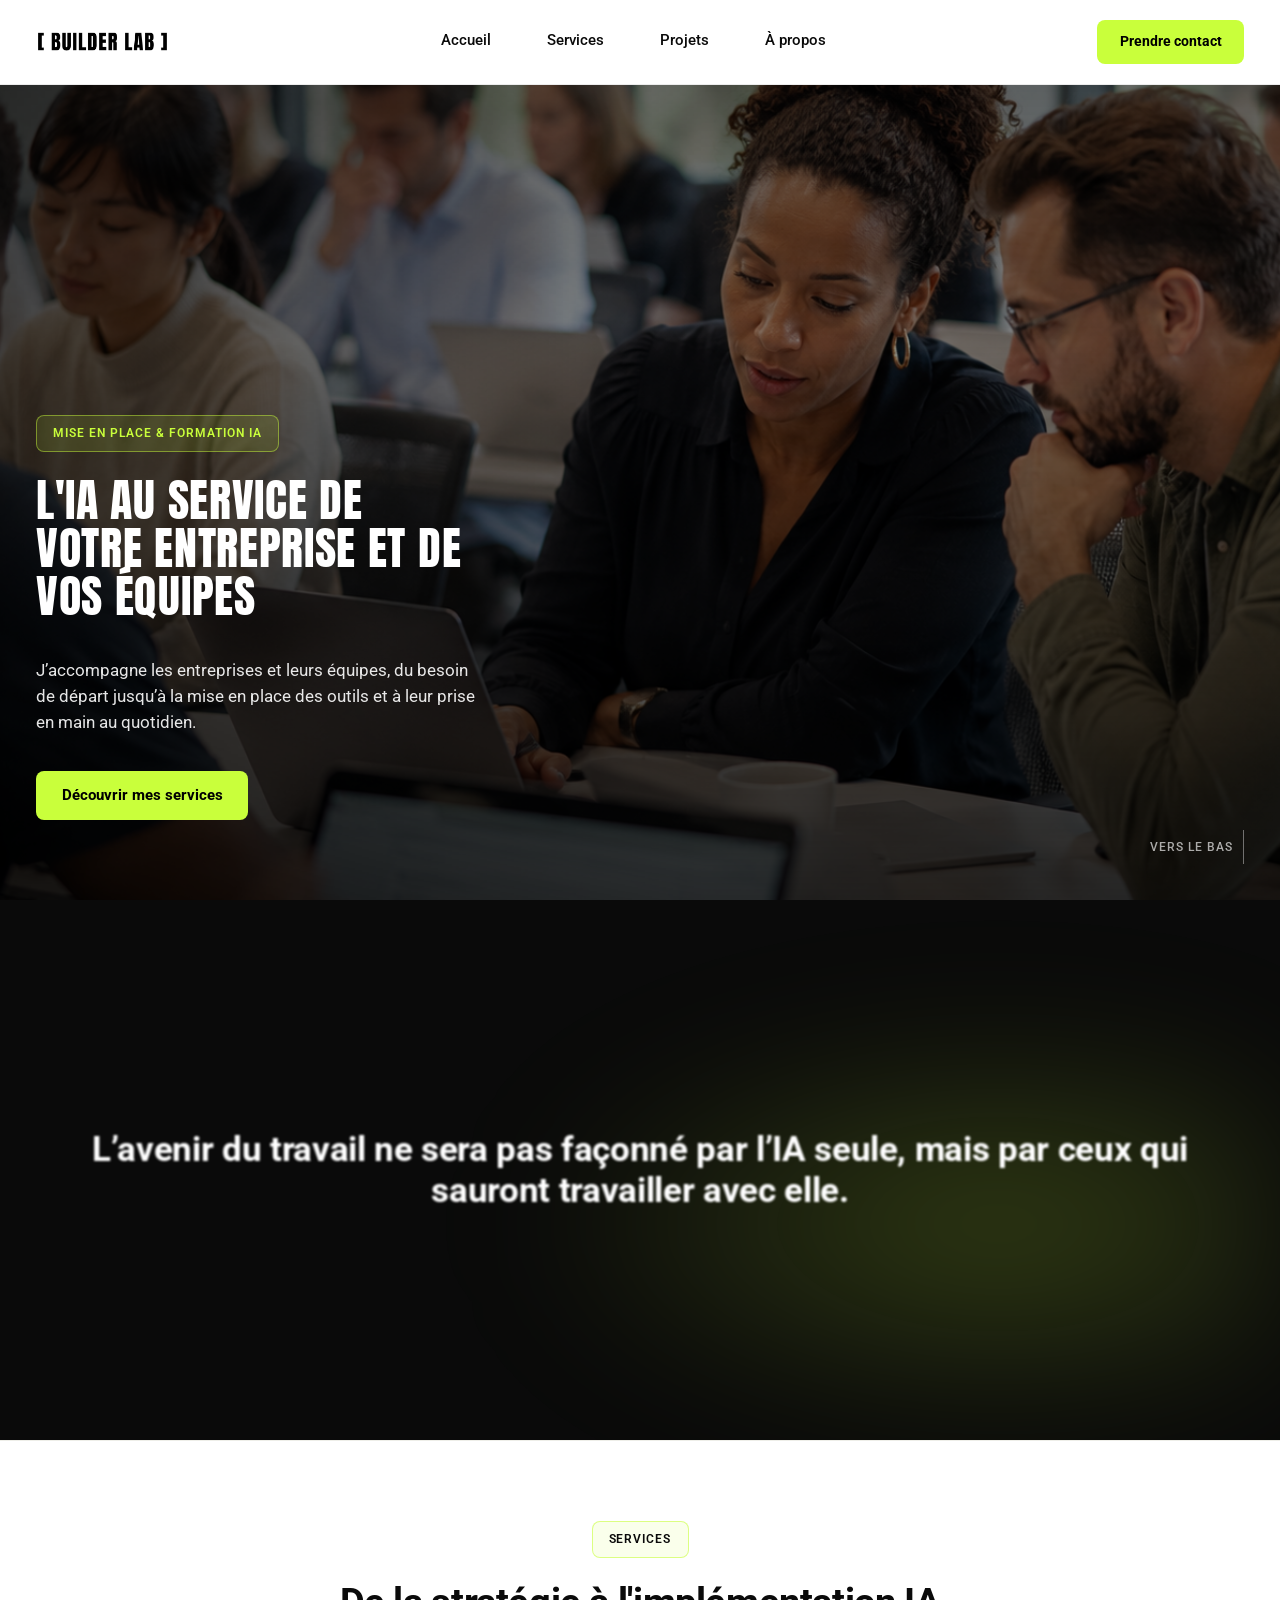
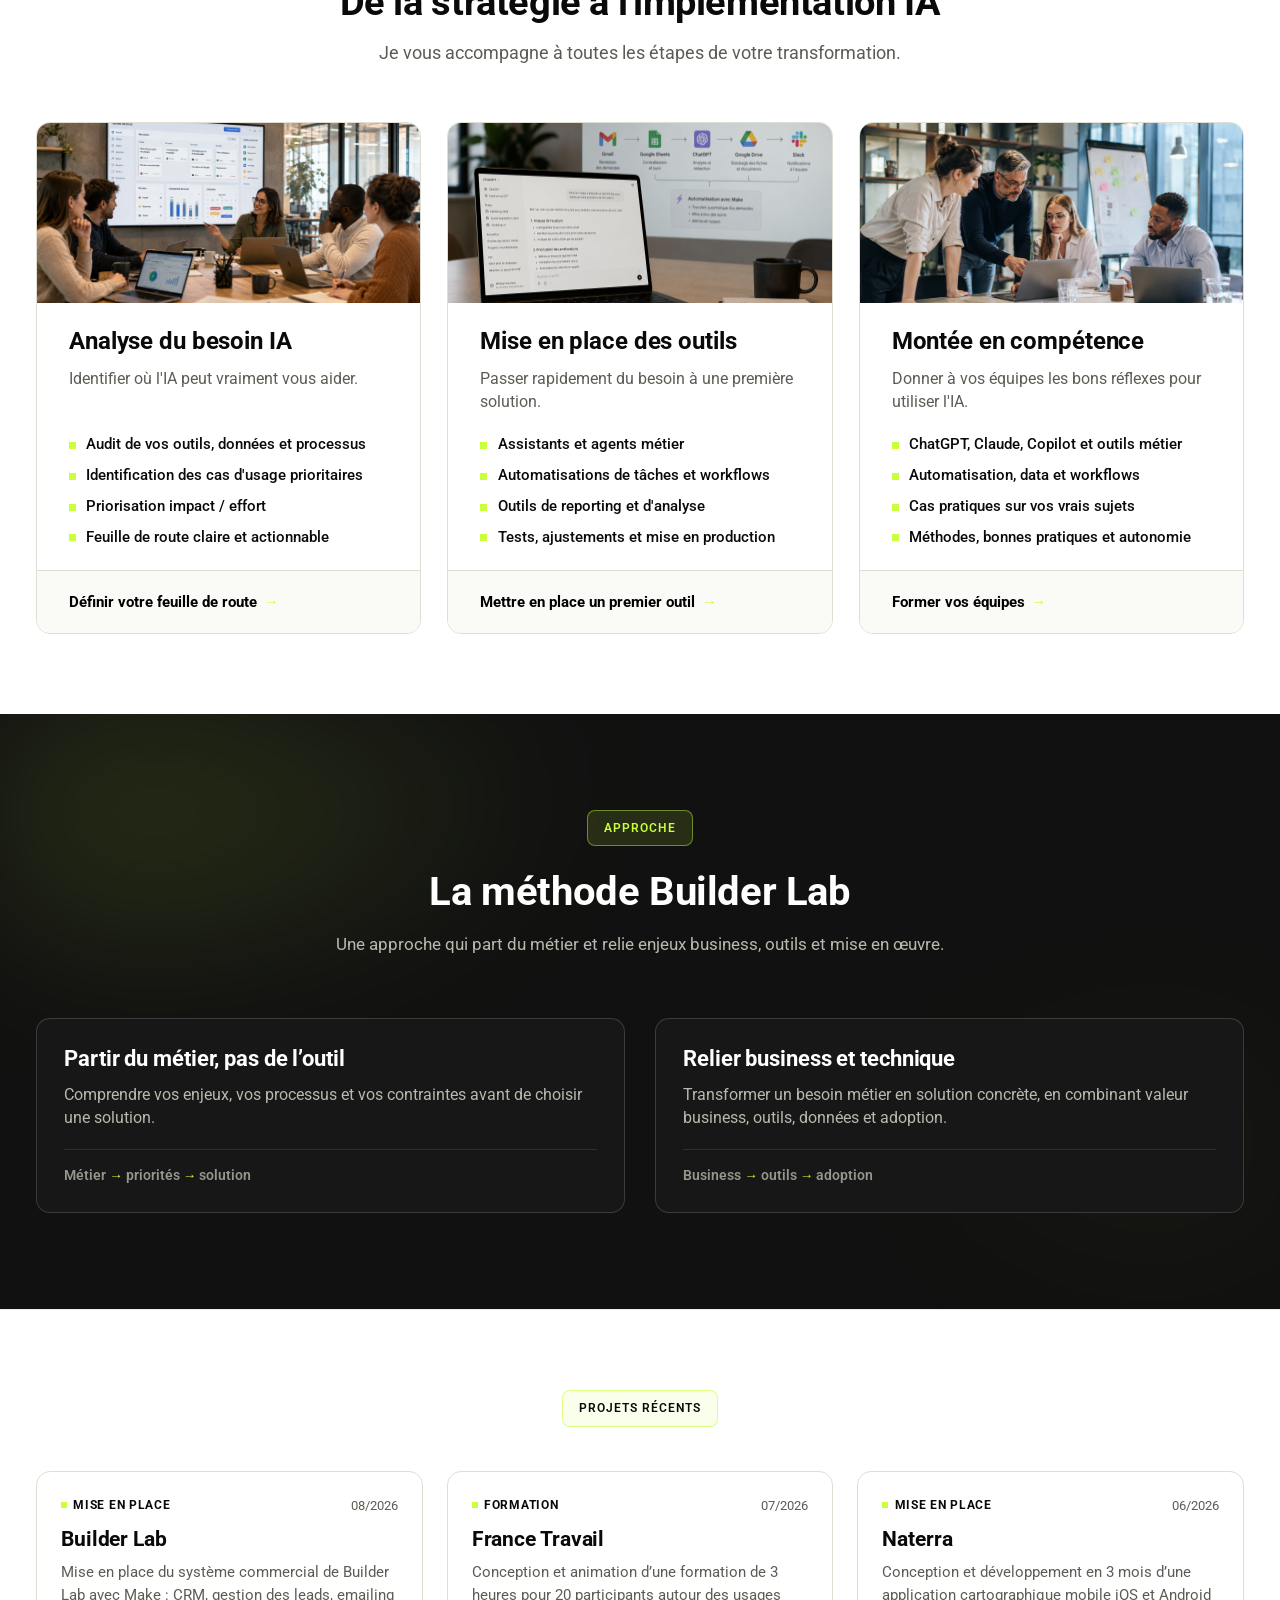
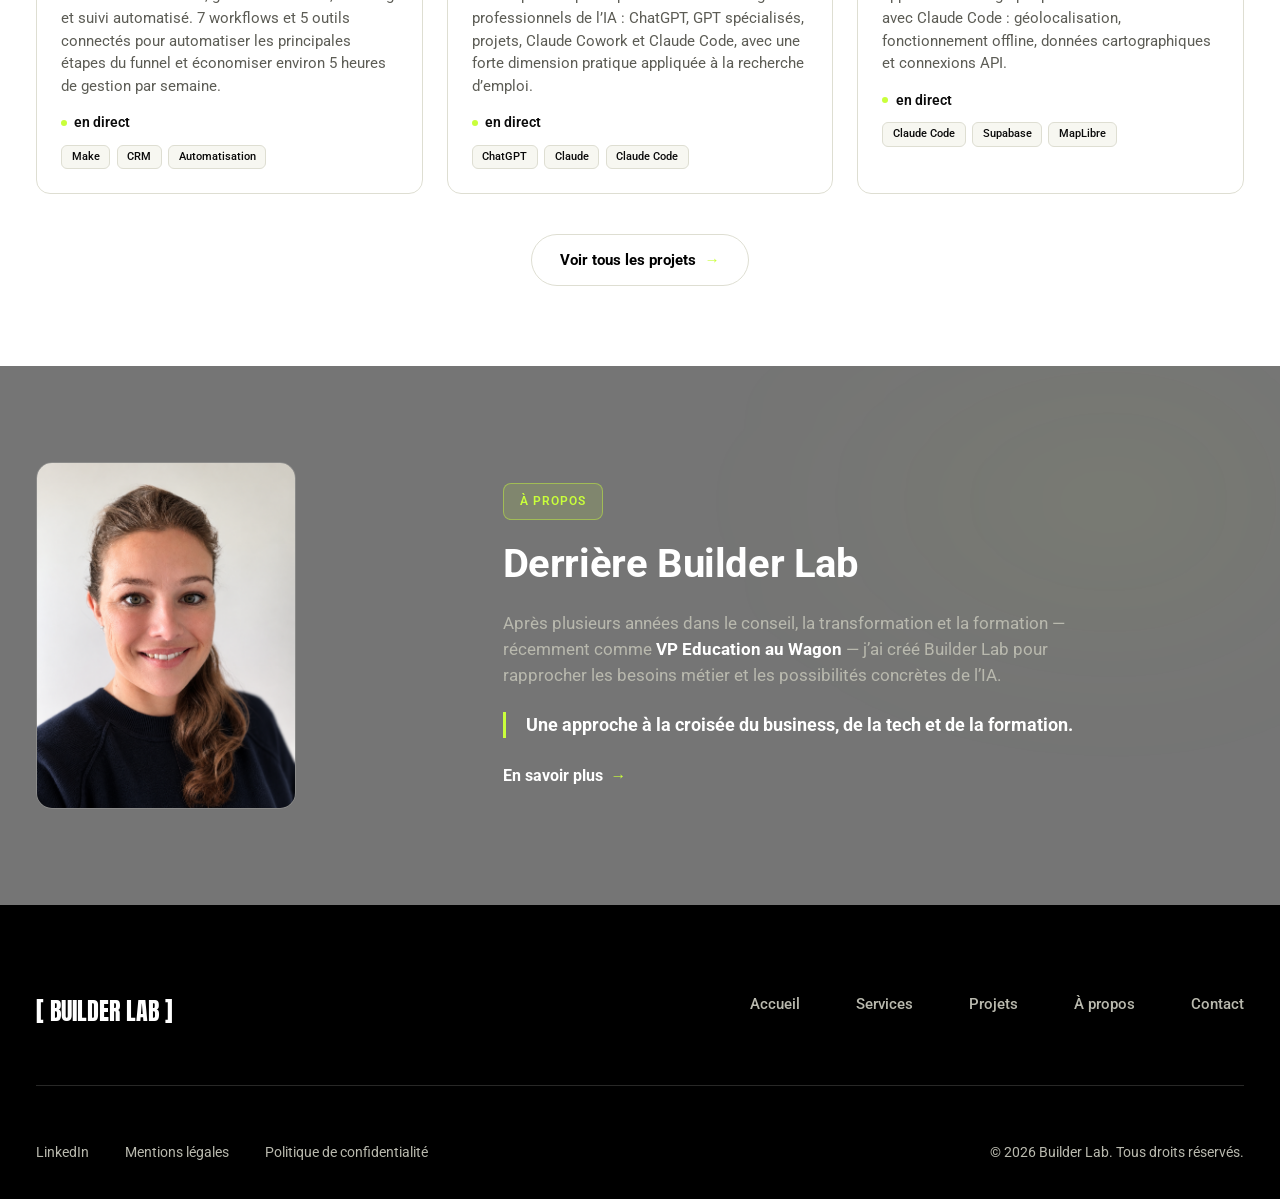
==== commit a5bedc18: "Redesign Builder Lab homepage and add projects page" ====
--- a/index.html
+++ b/index.html
@@ -21,9 +21,11 @@
 
 <link rel="stylesheet" href="styles.css">
 </head>
-<body>
+<body class="has-fixed-bg">
 
 <a href="#main" class="skip-link">Aller au contenu principal</a>
+
+<div class="site-bg-fixed" aria-hidden="true"></div>
 
 <header class="site-header" id="site-header">
   <div class="container header-inner">
@@ -31,9 +33,9 @@
       <img src="assets/logo-builder-lab.png" alt="Builder Lab" class="logo-img">
     </a>
     <nav class="site-nav" aria-label="Navigation principale">
-      <a href="#solutions">Solutions</a>
-      <a href="#formations">Formations</a>
-      <a href="#cas-clients">Cas clients</a>
+      <a href="index.html">Accueil</a>
+      <a href="#services">Services</a>
+      <a href="projets.html">Projets</a>
       <a href="#a-propos">À propos</a>
     </nav>
     <div class="header-actions">
@@ -49,9 +51,9 @@
 
 <nav class="mobile-nav" id="mobile-nav" aria-label="Navigation mobile">
   <ul class="mobile-nav-list">
-    <li><a href="#solutions">Solutions</a></li>
-    <li><a href="#formations">Formations</a></li>
-    <li><a href="#cas-clients">Cas clients</a></li>
+    <li><a href="index.html">Accueil</a></li>
+    <li><a href="#services">Services</a></li>
+    <li><a href="projets.html">Projets</a></li>
     <li><a href="#a-propos">À propos</a></li>
     <li><a href="contact.html">Contact</a></li>
   </ul>
@@ -62,17 +64,13 @@
 
   <!-- HERO -->
   <section class="hero">
-    <div class="hero-media" id="hero-media">
-      <img src="assets/hero-atelier-builder-lab.webp" alt="Une formatrice Builder Lab anime un atelier pratique sur l'IA devant une équipe réunie autour d'une table." width="1672" height="941" fetchpriority="high">
-    </div>
     <div class="container hero-inner">
       <div class="hero-copy">
-        <p class="hero-tag"><span>Diagnostic</span><span>·</span><span>Mise en place</span><span>·</span><span>Formation</span></p>
-        <h1>Mettez l'IA au service de votre entreprise et de vos équipes</h1>
-        <p class="hero-subtitle">J'accompagne les entreprises et leurs équipes pour identifier les bons usages de l'IA, mettre en place leurs premiers outils et apprendre à les utiliser au quotidien.</p>
+        <p class="hero-tag">Mise en place &amp; formation IA</p>
+        <h1>L'IA au service de <br class="hero-title-break">votre entreprise et de <br class="hero-title-break">vos équipes</h1>
+        <p class="hero-subtitle">J’accompagne les entreprises et leurs équipes, du besoin de départ jusqu’à la mise en place des outils et à leur prise en main au quotidien.</p>
         <div class="hero-cta">
-          <a href="contact.html" class="btn btn-primary">Parler de votre besoin</a>
-          <a href="#solutions" class="link-cta">Découvrir les solutions</a>
+          <a href="#services" class="btn btn-primary">Découvrir mes services</a>
         </div>
       </div>
     </div>
@@ -82,163 +80,139 @@
     </div>
   </section>
 
-  <!-- SOLUTIONS -->
-  <section class="section-pad solutions" id="solutions">
+  <!-- MANIFESTE -->
+  <section class="manifesto" id="manifeste">
+    <div class="manifesto-glow" aria-hidden="true"></div>
+    <div class="container manifesto-inner">
+      <p class="manifesto-text" id="manifesto-text">L’avenir du travail ne sera pas façonné par l’IA seule, mais par ceux qui sauront travailler avec elle.</p>
+    </div>
+  </section>
+
+  <!-- SERVICES -->
+  <section class="section-pad services" id="services">
     <div class="container">
-      <div class="solutions-head" data-reveal>
-        <p class="eyebrow">Solutions</p>
-        <h2 class="section-title">Deux façons d'avancer avec Builder Lab</h2>
-      </div>
-
-      <div class="solutions-grid">
-        <article class="solution-card" data-reveal>
-          <div class="solution-card-media">
-            <img src="assets/solution-entreprise.webp" alt="Ordinateur portable affichant une conversation ChatGPT, avec un schéma d'automatisation entre plusieurs outils en arrière-plan." loading="lazy">
-          </div>
-          <div class="solution-card-body">
-            <p class="solution-card-label">Pour les entreprises</p>
-            <h3 class="solution-card-title">De vos besoins à vos premiers outils IA</h3>
-            <p class="solution-card-tags">AUDIT IA · CONSEIL · MISE EN PLACE</p>
-            <p class="solution-card-text">J'analyse vos outils, vos données et vos processus pour identifier les usages IA les plus utiles, puis je vous accompagne dans la mise en place de premières solutions simples et directement utilisables.</p>
-            <a href="contact.html" class="solution-card-cta">En savoir plus</a>
-          </div>
-        </article>
-
-        <article class="solution-card" data-reveal>
-          <div class="solution-card-media">
+      <div class="services-head" data-reveal>
+        <p class="services-label">Services</p>
+        <h2 class="services-title">De la stratégie à l'implémentation IA</h2>
+        <p class="services-sub">Je vous accompagne à toutes les étapes de votre transformation.</p>
+      </div>
+
+      <div class="services-grid">
+        <article class="service-card" data-reveal>
+          <div class="service-card-media">
+            <img src="assets/catalogue-builder-lab.webp" alt="Une consultante présente un tableau de bord de priorités à une équipe réunie en salle de réunion." loading="lazy">
+          </div>
+          <div class="service-card-content">
+            <h3 class="service-card-title">Analyse du besoin IA</h3>
+            <p class="service-card-text">Identifier où l'IA peut vraiment vous aider.</p>
+            <ul class="service-card-list">
+              <li>Audit de vos outils, données et processus</li>
+              <li>Identification des cas d'usage prioritaires</li>
+              <li>Priorisation impact / effort</li>
+              <li>Feuille de route claire et actionnable</li>
+            </ul>
+          </div>
+          <div class="service-card-footer">
+            <a href="contact.html" class="service-card-cta">Définir votre feuille de route <span aria-hidden="true">→</span></a>
+          </div>
+        </article>
+
+        <article class="service-card" data-reveal>
+          <div class="service-card-media">
+            <img src="assets/illustration-ecran.webp" alt="Un ordinateur portable affichant ChatGPT, avec un schéma d'automatisation entre plusieurs outils projeté en arrière-plan." loading="lazy">
+          </div>
+          <div class="service-card-content">
+            <h3 class="service-card-title">Mise en place des outils</h3>
+            <p class="service-card-text">Passer rapidement du besoin à une première solution.</p>
+            <ul class="service-card-list">
+              <li>Assistants et agents métier</li>
+              <li>Automatisations de tâches et workflows</li>
+              <li>Outils de reporting et d'analyse</li>
+              <li>Tests, ajustements et mise en production</li>
+            </ul>
+          </div>
+          <div class="service-card-footer">
+            <a href="contact.html" class="service-card-cta">Mettre en place un premier outil <span aria-hidden="true">→</span></a>
+          </div>
+        </article>
+
+        <article class="service-card" data-reveal>
+          <div class="service-card-media">
             <img src="assets/solution-equipes.webp" alt="Une équipe de quatre collègues échangent autour d'un ordinateur portable pendant une réunion de travail." loading="lazy">
           </div>
-          <div class="solution-card-body">
-            <p class="solution-card-label">Pour les équipes</p>
-            <h3 class="solution-card-title">De la découverte à une utilisation concrète de l'IA</h3>
-            <p class="solution-card-tags">DIAGNOSTIC DES BESOINS · FORMATION · COACHING</p>
-            <p class="solution-card-text">Je pars des métiers et des besoins de vos équipes pour les aider à comprendre les outils, les utiliser correctement et construire leurs premiers usages IA appliqués au quotidien.</p>
-            <a href="contact.html" class="solution-card-cta">En savoir plus</a>
-          </div>
-        </article>
-      </div>
-    </div>
-  </section>
-
-  <!-- FORMATIONS & ACCOMPAGNEMENTS -->
-  <section class="catalog" id="formations">
+          <div class="service-card-content">
+            <h3 class="service-card-title">Montée en compétence</h3>
+            <p class="service-card-text">Donner à vos équipes les bons réflexes pour utiliser l'IA.</p>
+            <ul class="service-card-list">
+              <li>ChatGPT, Claude, Copilot et outils métier</li>
+              <li>Automatisation, data et workflows</li>
+              <li>Cas pratiques sur vos vrais sujets</li>
+              <li>Méthodes, bonnes pratiques et autonomie</li>
+            </ul>
+          </div>
+          <div class="service-card-footer">
+            <a href="contact.html" class="service-card-cta">Former vos équipes <span aria-hidden="true">→</span></a>
+          </div>
+        </article>
+      </div>
+    </div>
+  </section>
+
+  <!-- LA MÉTHODE BUILDER LAB -->
+  <section class="method">
+    <div class="method-glow" aria-hidden="true"></div>
     <div class="container">
-      <div class="catalog-panel">
-        <div class="catalog-head" data-reveal>
-          <p class="eyebrow">Formations &amp; accompagnements</p>
-          <h2 class="section-title">Trouvez le bon point de départ</h2>
-          <p class="section-sub">Formation, atelier, diagnostic ou mise en place&nbsp;: choisissez le format adapté à votre besoin.</p>
-        </div>
-
-        <div class="catalog-filters" id="catalog-filters" role="group" aria-label="Filtrer les formations par catégorie"></div>
-
-        <div class="catalog-nav-row">
-          <div class="catalog-controls">
-            <button class="catalog-arrow" id="catalog-prev" type="button" aria-label="Offres précédentes">←</button>
-            <button class="catalog-arrow" id="catalog-next" type="button" aria-label="Offres suivantes">→</button>
-          </div>
-        </div>
-
-        <div class="catalog-track-wrap">
-          <div class="catalog-track" id="catalog-track" tabindex="0" role="region" aria-label="Catalogue de formations et d'accompagnements"></div>
-        </div>
-
-        <div class="catalog-cta" data-reveal>
-          <div class="catalog-cta-copy">
-            <h3 class="catalog-cta-title">Vous cherchez un format plus spécifique&nbsp;?</h3>
-            <p class="catalog-cta-text">Les formations et accompagnements peuvent être adaptés à vos métiers, vos outils et à votre niveau de maturité.</p>
-          </div>
-          <div class="catalog-cta-actions">
-            <a href="contact.html" class="btn btn-primary">Télécharger la brochure</a>
-            <a href="contact.html" class="link-cta">Parler de votre besoin</a>
-          </div>
-        </div>
-      </div>
-    </div>
-  </section>
-
-  <!-- CAS CLIENTS -->
-  <section class="section-pad cases" id="cas-clients">
+      <div class="method-head" data-reveal>
+        <p class="method-label">Approche</p>
+        <h2 class="method-title">La méthode Builder Lab</h2>
+        <p class="method-sub">Une approche qui part du métier et relie enjeux business, outils et mise en œuvre.</p>
+      </div>
+
+      <div class="method-grid">
+        <article class="method-card" data-reveal>
+          <h3 class="method-card-title">Partir du métier, pas de l’outil</h3>
+          <p class="method-card-text">Comprendre vos enjeux, vos processus et vos contraintes avant de choisir une solution.</p>
+          <p class="method-card-micro">Métier <span class="method-card-micro-arrow">→</span> priorités <span class="method-card-micro-arrow">→</span> solution</p>
+        </article>
+
+        <article class="method-card" data-reveal>
+          <h3 class="method-card-title">Relier business et technique</h3>
+          <p class="method-card-text">Transformer un besoin métier en solution concrète, en combinant valeur business, outils, données et adoption.</p>
+          <p class="method-card-micro">Business <span class="method-card-micro-arrow">→</span> outils <span class="method-card-micro-arrow">→</span> adoption</p>
+        </article>
+      </div>
+    </div>
+  </section>
+
+  <!-- PROJETS & RÉALISATIONS -->
+  <section class="section-pad projects" id="projets">
     <div class="container">
-      <div class="cases-head">
-        <div data-reveal>
-          <p class="eyebrow">Cas clients &amp; projets</p>
-          <h2 class="section-title" style="font-size: clamp(1.9rem, 3.2vw, 2.6rem);">Quelques projets réalisés</h2>
-        </div>
-        <div class="cases-controls">
-          <button class="cases-arrow" id="cases-prev" type="button" aria-label="Cas précédent">←</button>
-          <button class="cases-arrow" id="cases-next" type="button" aria-label="Cas suivant">→</button>
-        </div>
-      </div>
-
-      <div class="cases-track-wrap">
-        <div class="cases-track" id="cases-track" tabindex="0" role="region" aria-label="Cas clients et projets, défilement horizontal">
-          <article class="case-card">
-            <p class="case-label">France Travail</p>
-            <h3 class="case-title">Trouver sa place à l'ère de l'IA</h3>
-            <p class="case-tags">Acculturation · Formation · Mise en pratique</p>
-            <p class="case-text">Conception et animation d'un atelier destiné à des cadres pour comprendre les transformations liées à l'IA, prendre en main les outils et identifier leurs premiers usages professionnels.</p>
-            <p class="case-conclusion">→ Un format construit autour des enjeux métier, de démonstrations concrètes et de la prise en main des outils.</p>
-          </article>
-
-          <article class="case-card">
-            <p class="case-label">Naterra</p>
-            <h3 class="case-title">Construire une application métier avec l'IA</h3>
-            <p class="case-tags">Produit · Claude Code · Développement</p>
-            <p class="case-text">Conception et développement d'une application cartographique métier en utilisant notamment Claude Code pour accélérer la construction, tester les fonctionnalités et faire évoluer le produit.</p>
-            <p class="case-conclusion">→ Un exemple concret de l'IA utilisée comme outil de construction, au-delà du simple prompting.</p>
-          </article>
-
-          <article class="case-card">
-            <p class="case-label">Stellantis × Le Wagon</p>
-            <h3 class="case-title">Faire découvrir l'IA générative à grande échelle</h3>
-            <p class="case-tags">Formation · Adoption · International</p>
-            <p class="case-text">Conception et lancement, dans le cadre de mes fonctions au Wagon, de sessions pratiques autour du prompting et de l'IA générative pour les équipes Stellantis.</p>
-            <p class="case-metric">Près de 3&nbsp;000 participants · 4 fuseaux horaires</p>
-            <p class="case-conclusion">→ Un dispositif pensé pour rendre les nouveaux usages accessibles à des profils et métiers très différents.</p>
-          </article>
-
-          <article class="case-card">
-            <p class="case-label">Marlyplast</p>
-            <h3 class="case-title">Transformer les données en outil de pilotage</h3>
-            <p class="case-tags">PME · Data · Automatisation · Reporting</p>
-            <p class="case-text">Structuration des données et mise en place d'un reporting automatisé pour faciliter le suivi de l'activité et améliorer le pilotage du réapprovisionnement.</p>
-            <p class="case-conclusion">→ Moins de manipulation manuelle des données, une information plus lisible et un pilotage facilité.</p>
-          </article>
-        </div>
-
-        <div class="cases-dots" id="cases-dots" aria-hidden="true"></div>
+      <div class="projects-head" data-reveal>
+        <p class="projects-label">Projets récents</p>
+      </div>
+
+      <div class="projects-grid projects-grid--home" id="projects-grid-home" data-reveal></div>
+
+      <div class="projects-more" data-reveal>
+        <a href="projets.html" class="projects-more-link">Voir tous les projets <span aria-hidden="true">→</span></a>
       </div>
     </div>
   </section>
 
   <!-- A PROPOS -->
   <section class="section-pad home-about" id="a-propos">
+    <div class="home-about-glow" aria-hidden="true"></div>
     <div class="container home-about-layout" data-reveal>
       <div class="home-about-photo">
         <img src="assets/claire-sophie-builder-lab.webp" alt="Portrait de Claire-Sophie, fondatrice de Builder Lab." loading="lazy">
       </div>
 
       <div class="home-about-content">
-        <p class="eyebrow">À propos</p>
-        <h2 class="home-about-title">Pourquoi j'ai créé Builder Lab</h2>
-        <p class="home-about-text">Je m'appelle Claire-Sophie. Après plusieurs années dans le conseil, la transformation et la formation — récemment comme <strong>VP&nbsp;Education au Wagon</strong> — j'ai créé Builder Lab avec une conviction simple&nbsp;: la plupart des entreprises n'ont pas besoin d'outils toujours plus sophistiqués.</p>
-        <p class="home-about-text">Dans beaucoup de cas, il n'y a pas besoin de tout réinventer. Il faut surtout savoir par où commencer, mieux utiliser les outils que l'on a déjà et trouver le bon cas d'usage.</p>
-        <p class="home-about-conclusion">Builder Lab, c'est une approche simple, concrète et proche du terrain.</p>
-        <a href="a-propos.html" class="btn btn-primary">En savoir plus sur Builder Lab</a>
-      </div>
-    </div>
-  </section>
-
-  <!-- CTA FINAL -->
-  <section class="section-pad cta-final">
-    <div class="container">
-      <div class="cta-final-content" data-reveal>
-        <h2 class="cta-final-title">Une question ou un besoin à explorer ?</h2>
-        <p class="cta-final-text">Échangeons simplement sur votre contexte et voyons comment nous pouvons avancer ensemble.</p>
-        <div class="cta-final-actions">
-          <a href="contact.html" class="btn btn-dark">Prendre contact</a>
-        </div>
+        <p class="home-about-label">À propos</p>
+        <h2 class="home-about-title">Derrière Builder Lab</h2>
+        <p class="home-about-text">Après plusieurs années dans le conseil, la transformation et la formation — récemment comme <strong>VP&nbsp;Education au Wagon</strong> — j’ai créé Builder Lab pour rapprocher les besoins métier et les possibilités concrètes de l’IA.</p>
+        <p class="home-about-conclusion">Une approche à la croisée du business, de la tech et de la formation.</p>
+        <a href="a-propos.html" class="home-about-cta">En savoir plus <span aria-hidden="true">→</span></a>
       </div>
     </div>
   </section>
@@ -250,9 +224,9 @@
     <div class="footer-top">
       <a href="index.html" class="footer-logo">[ Builder Lab ]</a>
       <nav class="footer-nav" aria-label="Liens de navigation">
-        <a href="#solutions">Solutions</a>
-        <a href="#formations">Formations</a>
-        <a href="#cas-clients">Cas clients</a>
+        <a href="index.html">Accueil</a>
+        <a href="#services">Services</a>
+        <a href="projets.html">Projets</a>
         <a href="#a-propos">À propos</a>
         <a href="contact.html">Contact</a>
       </nav>
@@ -268,6 +242,7 @@
   </div>
 </footer>
 
+<script src="projects-data.js"></script>
 <script src="script.js"></script>
 </body>
 </html>
--- a/styles.css
+++ b/styles.css
@@ -353,7 +353,7 @@
 }
 
 .logo-img {
-  height: 22px;
+  height: 26px;
   width: auto;
 }
 
@@ -431,6 +431,45 @@
 }
 
 /* ==========================================================================
+   Fixed background layer (homepage only — gated by body.has-fixed-bg so
+   this never applies on any other page, even though the stylesheet is
+   shared). Sits behind every section at z-index 0; sections above it
+   turn translucent (see each section's own rules) to let it show
+   through. Reuses the exact Hero photo — no new image, one network
+   fetch shared with the Hero's own <img>. Deliberately background-image
+   + position:fixed rather than background-attachment:fixed, which is
+   unreliable on mobile Safari. */
+/* top/bottom carry the same -6% vertical overscan the Hero's own image
+   used to have (relative to its 100vh box, so -6vh here) — purely to
+   reproduce the exact same cover-fit scale/zoom the Hero rendered at
+   before, now that this is the only copy of the photo on the page. */
+body.has-fixed-bg .site-bg-fixed {
+  position: fixed;
+  left: 0;
+  right: 0;
+  top: -6vh;
+  bottom: -6vh;
+  z-index: 0;
+  pointer-events: none;
+  background-color: #0A0A0A;
+  background-image: url("assets/hero-atelier-builder-lab.webp");
+  background-size: cover;
+  background-position: center center;
+  background-repeat: no-repeat;
+}
+
+/* Everything else in normal flow must paint above the fixed layer.
+   The header and mobile-nav overlay already carry their own
+   position:fixed + higher z-index (200 / 190) further down this file,
+   so they're deliberately left out here — this only needs to lift the
+   in-flow content (main, footer) above the new z-index:0 layer. */
+body.has-fixed-bg main,
+body.has-fixed-bg footer {
+  position: relative;
+  z-index: 1;
+}
+
+/* ==========================================================================
    Hero
    ========================================================================== */
 
@@ -445,30 +484,17 @@
   display: flex;
   align-items: flex-end;
   overflow: hidden;
-  background: var(--color-black);
-}
-
-.hero-media {
-  position: absolute;
-  inset: -6% 0 -6% 0;
-  z-index: 1;
-}
-
-.hero-media img {
-  width: 100%;
-  height: 100%;
-  object-fit: cover;
-  /* Single place to tune framing for a new photo. Start centered; shift
-     the X value above 50% to reveal more of the image's right side and
-     keep the left (where the text sits) visually calmer, if needed. */
-  object-position: center center;
-  will-change: transform;
-}
-
-.hero-media::after {
+}
+
+/* No image here — the Hero is transparent, revealing .site-bg-fixed
+   behind it. This overlay only darkens that shared layer for text
+   contrast; it must never carry its own background-image. */
+.hero::before {
   content: "";
   position: absolute;
   inset: 0;
+  z-index: 1;
+  pointer-events: none;
   background:
     linear-gradient(180deg, rgba(0, 0, 0, 0.55) 0%, rgba(0, 0, 0, 0.35) 38%, rgba(0, 0, 0, 0.78) 100%),
     linear-gradient(90deg, rgba(0, 0, 0, 0.55) 0%, rgba(0, 0, 0, 0.15) 55%, rgba(0, 0, 0, 0.15) 100%);
@@ -489,14 +515,17 @@
   max-width: 37rem;
 }
 
+/* Sober badge: a tinted, semi-transparent fill of the Builder Lab green
+   plus a matching border — reads clearly on the dark hero photo without
+   any glow/neon effect. Radius matches the site's .btn-primary pill. */
 .hero-tag {
-  display: flex;
-  flex-wrap: wrap;
-  gap: 0.6rem 1rem;
+  display: inline-flex;
+  align-items: center;
   margin-bottom: var(--space-sm);
-}
-
-.hero-tag span {
+  padding: 0.5rem 1rem;
+  border-radius: 8px;
+  border: 1px solid rgba(201, 255, 59, 0.45);
+  background: rgba(201, 255, 59, 0.12);
   font-size: 0.78rem;
   font-weight: 600;
   letter-spacing: 0.08em;
@@ -510,8 +539,17 @@
   text-transform: uppercase;
   color: var(--color-white);
   font-size: clamp(1.9rem, 3.6vw, 4.1rem);
-  line-height: 1;
-  letter-spacing: 0;
+  line-height: 1.05;
+  letter-spacing: 0.015em;
+}
+
+/* Forces the exact 3-line desktop split; switched off below 1024px so
+   smaller viewports reflow the title naturally instead of inheriting
+   desktop-only line breaks. */
+@media (max-width: 1023px) {
+  .hero-title-break {
+    display: none;
+  }
 }
 
 .hero-subtitle {
@@ -536,10 +574,6 @@
   gap: var(--space-md);
   flex-wrap: wrap;
   margin-top: var(--space-md);
-}
-
-.hero-cta .link-cta {
-  color: var(--color-white);
 }
 
 /* Every primary CTA that needs the rounded "pill" treatment (as opposed
@@ -549,8 +583,7 @@
    exact rule so it can never visually drift from the Hero CTA again. */
 .hero-cta .btn-primary,
 .header-actions .btn-primary,
-.mobile-nav .btn-primary,
-.home-about-content .btn-primary {
+.mobile-nav .btn-primary {
   border-radius: 8px;
   border-width: 0;
 }
@@ -609,464 +642,496 @@
 }
 
 /* ==========================================================================
-   Solutions
+   Manifeste
    ========================================================================== */
 
-.solutions {
+.manifesto {
+  position: relative;
+  overflow: hidden;
+  display: flex;
+  align-items: center;
+  justify-content: center;
+  background: #0A0A0A;
+  padding: var(--space-lg) 0;
+}
+
+@media (min-width: 1024px) {
+  .manifesto {
+    min-height: 60vh;
+  }
+}
+
+/* Diffuse, static glow — a soft light source behind the text, never a
+   flat block of color. Heavy blur keeps the edge invisible. */
+.manifesto-glow {
+  position: absolute;
+  inset: 0;
+  pointer-events: none;
+  background: radial-gradient(ellipse 55% 55% at 78% 60%, rgba(201, 255, 59, 0.22), rgba(201, 255, 59, 0) 70%);
+  filter: blur(70px);
+}
+
+.manifesto-inner {
+  position: relative;
+  z-index: 1;
+}
+
+.manifesto-text {
+  max-width: 1100px;
+  margin: 0 auto;
+  text-align: center;
+  font-family: var(--font-body);
+  font-weight: 700;
+  letter-spacing: -0.01em;
+  font-size: clamp(2rem, 2.7vw, 3rem);
+  line-height: 1.18;
+  color: var(--color-white);
+}
+
+@media (max-width: 1023px) {
+  .manifesto-text {
+    font-size: 2.35rem;
+  }
+}
+
+/* Initial dimmed state for the per-word scroll reveal — only applied to
+   words script.js actually wraps in spans. Plain text (no JS, or
+   prefers-reduced-motion) simply inherits .manifesto-text's full-opacity
+   white and is never touched. */
+.manifesto-word {
+  opacity: 0.25;
+  filter: blur(1px);
+  will-change: opacity;
+}
+
+@media (prefers-reduced-motion: reduce) {
+  .manifesto-word {
+    opacity: 1;
+    filter: none;
+  }
+}
+
+@media (max-width: 480px) {
+  .manifesto .container {
+    padding-left: 20px;
+    padding-right: 20px;
+  }
+
+  .manifesto-text {
+    font-size: 1.85rem;
+  }
+}
+
+/* ==========================================================================
+   Services
+   ========================================================================== */
+
+/* Translucent panel over the fixed Hero-photo background layer — the
+   image should read as barely perceptible, never compete with content.
+   Cards inside stay fully opaque (see .service-card); the transparency
+   is deliberately a section-level effect only. */
+.services {
+  background: rgba(255, 255, 255, 0.62);
+  backdrop-filter: blur(12px);
+  -webkit-backdrop-filter: blur(12px);
+  border-top: 1px solid rgba(222, 222, 210, 0.5);
+}
+
+@media (max-width: 767px) {
+  .services {
+    background: rgba(255, 255, 255, 0.72);
+    backdrop-filter: blur(9px);
+    -webkit-backdrop-filter: blur(9px);
+  }
+}
+
+.services-head {
+  text-align: center;
+}
+
+/* Same visual language as .hero-tag (border/fill derived from the accent
+   green, same radius) but inverted for a white background: dark text
+   instead of bright green, which would be unreadable here. */
+.services-label {
+  display: inline-flex;
+  align-items: center;
+  padding: 0.5rem 1rem;
+  border-radius: 8px;
+  border: 1px solid rgba(201, 255, 59, 0.6);
+  background: rgba(201, 255, 59, 0.1);
+  font-family: var(--font-body);
+  font-size: 0.78rem;
+  font-weight: 600;
+  letter-spacing: 0.08em;
+  text-transform: uppercase;
+  color: var(--color-ink);
+}
+
+.services-title {
+  margin-top: 1.375rem;
+  font-family: var(--font-body);
+  font-weight: 700;
+  letter-spacing: -0.01em;
+  font-size: 1.9rem;
+  line-height: 1.15;
+  color: var(--color-ink);
+}
+
+@media (min-width: 768px) {
+  .services-title {
+    font-size: 2.4rem;
+  }
+}
+
+.services-sub {
+  margin-top: 1rem;
+  max-width: 700px;
+  margin-left: auto;
+  margin-right: auto;
+  font-size: 1.1rem;
+  line-height: 1.5;
+  color: var(--color-text-gray);
+}
+
+.services-grid {
+  margin-top: var(--space-lg);
+  display: grid;
+  grid-template-columns: 1fr;
+  gap: var(--space-md) 1.625rem;
+}
+
+@media (min-width: 640px) {
+  .services-grid {
+    grid-template-columns: 1fr 1fr;
+  }
+}
+
+@media (min-width: 1024px) {
+  .services-grid {
+    grid-template-columns: 1fr 1fr 1fr;
+  }
+}
+
+.service-card {
+  display: flex;
+  flex-direction: column;
+  border: 1px solid var(--color-border);
+  border-radius: 14px;
   background: var(--color-white);
-  border-top: 1px solid var(--color-border);
-}
-
-.solutions-head {
-  max-width: 54rem;
-  margin: 0 auto var(--space-md);
-  text-align: center;
-}
-
-.solutions-head .eyebrow {
-  justify-content: center;
-}
-
-.solutions-head .section-title {
-  margin-top: var(--space-2xs);
-  font-size: clamp(1.65rem, 2.15vw, 2.05rem);
-  white-space: normal;
-}
-
-@media (min-width: 1024px) {
-  .solutions-head .section-title {
-    white-space: nowrap;
-  }
-}
-
-.solutions-grid {
-  display: grid;
-  grid-template-columns: 1fr 1fr;
-  gap: 30px;
-  align-items: stretch;
-}
-
-.solution-card {
-  display: flex;
-  flex-direction: column;
-  border: 1px solid #E7E7E7;
-  border-radius: 16px;
   overflow: hidden;
-  background: var(--color-white);
-}
-
-.solution-card-media {
-  position: relative;
-  aspect-ratio: 16 / 5;
+  transition: transform 220ms var(--ease), border-color 220ms var(--ease), box-shadow 220ms var(--ease);
+}
+
+.service-card:hover {
+  transform: translateY(-3px);
+  border-color: #C8C8BE;
+  box-shadow: 0 12px 28px rgba(0, 0, 0, 0.07);
+}
+
+.service-card-media {
+  height: 180px;
   overflow: hidden;
   background: var(--color-cream);
 }
 
-/* Positioned out of flow so the image's own intrinsic ratio can never
-   override the container's aspect-ratio (a flex-item content-sizing
-   quirk otherwise lets a replaced child do exactly that). */
-.solution-card-media img {
-  position: absolute;
-  inset: 0;
+.service-card-media img {
+  display: block;
   width: 100%;
   height: 100%;
   object-fit: cover;
-}
-
-.solution-card-body {
+  transition: transform 220ms var(--ease);
+}
+
+.service-card:hover .service-card-media img {
+  transform: scale(1.02);
+}
+
+/* Main content block — flex:1 so it absorbs any natural height
+   difference between cards, keeping .service-card-footer pinned to
+   exactly the same Y on all three regardless of content length. */
+.service-card-content {
   flex: 1 1 auto;
+  padding: 1.5rem 2rem 1.375rem;
+}
+
+.service-card-title {
+  font-weight: 700;
+  letter-spacing: -0.005em;
+  font-size: 1.5rem;
+  line-height: 1.2;
+  color: var(--color-ink);
+}
+
+.service-card-text {
+  margin-top: 0.6875rem;
+  color: var(--color-text-gray);
+  font-size: 1rem;
+  line-height: 1.45;
+  min-height: calc(1.45em * 2);
+}
+
+.service-card-list {
+  margin-top: 1.3125rem;
   display: flex;
   flex-direction: column;
-  padding: var(--space-lg) var(--space-md);
-  text-align: left;
-}
-
-.solution-card-label {
-  font-size: 0.8rem;
-  font-weight: 700;
+  gap: 0.625rem;
+}
+
+.service-card-list li {
+  display: flex;
+  align-items: flex-start;
+  gap: 0.65rem;
+  font-weight: 500;
+  font-size: 0.93rem;
+  line-height: 1.4;
+  color: var(--color-ink);
+}
+
+.service-card-list li::before {
+  content: "";
+  width: 7px;
+  height: 7px;
+  flex-shrink: 0;
+  margin-top: 0.5em;
+  background: var(--color-accent);
+}
+
+/* Dedicated footer zone — margin-top:auto (via being the last flex
+   child after a flex:1 content block) pins it to the same Y on every
+   card. The near-white fill is deliberately almost imperceptible. */
+.service-card-footer {
+  padding: 1.1875rem 2rem;
+  border-top: 1px solid var(--color-border);
+  background: #FAFAF7;
+}
+
+.service-card-cta {
+  display: inline-flex;
+  align-items: center;
+  gap: 0.4rem;
+  font-weight: 700;
+  font-size: 0.95rem;
+  color: var(--color-black);
+  transition: color 200ms var(--ease);
+}
+
+.service-card-cta span {
+  display: inline-block;
+  color: var(--color-accent);
+  transition: transform 200ms var(--ease);
+}
+
+.service-card:hover .service-card-cta {
+  color: #000000;
+}
+
+.service-card:hover .service-card-cta span {
+  transform: translateX(4px);
+}
+
+@media (prefers-reduced-motion: reduce) {
+  .service-card,
+  .service-card-media img,
+  .service-card-cta span {
+    transition: none;
+  }
+
+  .service-card:hover {
+    transform: none;
+  }
+
+  .service-card:hover .service-card-media img {
+    transform: none;
+  }
+
+  .service-card:hover .service-card-cta span {
+    transform: none;
+  }
+}
+
+@media (max-width: 480px) {
+  .services .container {
+    padding-left: 20px;
+    padding-right: 20px;
+  }
+}
+
+/* ==========================================================================
+   La méthode Builder Lab
+   ========================================================================== */
+
+/* Near-opaque dark panel — the fixed photo layer stays barely
+   perceptible; this must never read as "dark glass". */
+.method {
+  position: relative;
+  overflow: hidden;
+  background: rgba(5, 5, 5, 0.95);
+  backdrop-filter: blur(10px);
+  -webkit-backdrop-filter: blur(10px);
+  padding: 6rem 0;
+}
+
+@media (max-width: 767px) {
+  .method {
+    background: rgba(5, 5, 5, 0.97);
+    backdrop-filter: blur(6px);
+    -webkit-backdrop-filter: blur(6px);
+  }
+}
+
+/* Same diffuse-glow technique as .manifesto-glow — a stronger source
+   top-left plus a very faint counterpart on the right for balance,
+   depth without ever reading as a flat green patch. */
+.method-glow {
+  position: absolute;
+  inset: 0;
+  pointer-events: none;
+  background:
+    radial-gradient(ellipse 52% 52% at 10% 12%, rgba(201, 255, 59, 0.16), rgba(201, 255, 59, 0) 70%),
+    radial-gradient(ellipse 36% 36% at 92% 72%, rgba(201, 255, 59, 0.05), rgba(201, 255, 59, 0) 70%);
+  filter: blur(80px);
+}
+
+.method-head {
+  position: relative;
+  z-index: 1;
+  text-align: center;
+}
+
+/* Same values as .hero-tag (the dark-background mini-label variant) —
+   kept as its own class since every section owns its -label class here. */
+.method-label {
+  display: inline-flex;
+  align-items: center;
+  padding: 0.5rem 1rem;
+  border-radius: 8px;
+  border: 1px solid rgba(201, 255, 59, 0.45);
+  background: rgba(201, 255, 59, 0.12);
+  font-family: var(--font-body);
+  font-size: 0.78rem;
+  font-weight: 600;
   letter-spacing: 0.08em;
   text-transform: uppercase;
-  color: var(--color-text-gray);
-}
-
-.solution-card-title {
-  margin-top: 0.6rem;
+  color: var(--color-accent);
+}
+
+.method-title {
+  margin-top: 1.375rem;
+  font-family: var(--font-body);
+  font-weight: 700;
+  letter-spacing: -0.01em;
+  font-size: 2.2rem;
+  line-height: 1.2;
+  color: var(--color-white);
+}
+
+@media (min-width: 768px) {
+  .method-title {
+    font-size: 2.5rem;
+  }
+}
+
+.method-sub {
+  margin-top: 1rem;
+  max-width: 760px;
+  margin-left: auto;
+  margin-right: auto;
+  font-family: var(--font-body);
+  font-weight: 400;
+  font-size: 1.05rem;
+  line-height: 1.5;
+  color: var(--color-text-gray-on-dark);
+}
+
+.method-grid {
+  position: relative;
+  z-index: 1;
+  margin-top: 3.75rem;
+  display: grid;
+  grid-template-columns: 1fr;
+  gap: 1.25rem;
+}
+
+@media (min-width: 768px) {
+  .method-grid {
+    grid-template-columns: 1fr 1fr;
+    gap: 1.875rem;
+  }
+}
+
+.method-card {
+  display: flex;
+  flex-direction: column;
+  border: 1px solid var(--color-border-on-dark);
+  border-radius: 14px;
+  background: #171717;
+  padding: 1.7rem;
+  transition: transform 200ms var(--ease), border-color 200ms var(--ease), background 200ms var(--ease);
+}
+
+@media (hover: hover) {
+  .method-card:hover {
+    transform: translateY(-3px);
+    border-color: rgba(247, 247, 241, 0.28);
+    background: #1B1B1B;
+  }
+}
+
+.method-card-title {
+  font-family: var(--font-body);
   font-weight: 700;
   letter-spacing: -0.005em;
-  font-size: clamp(1.2rem, 1.6vw, 1.4rem);
-  line-height: 1.3;
-}
-
-.solution-card-tags {
-  margin-top: 0.5rem;
-  font-weight: 500;
+  font-size: 1.35rem;
+  line-height: 1.2;
+  color: var(--color-white);
+}
+
+.method-card-text {
+  margin-top: 0.7rem;
+  margin-bottom: 1.2rem;
+  font-family: var(--font-body);
+  font-weight: 400;
+  font-size: 0.98rem;
+  line-height: 1.5;
+  color: var(--color-text-gray-on-dark);
+}
+
+.method-card-micro {
+  margin-top: auto;
+  padding-top: 0.9rem;
+  border-top: 1px solid rgba(247, 247, 241, 0.1);
+  font-family: var(--font-body);
+  font-weight: 600;
   font-size: 0.85rem;
-  color: var(--color-text-gray);
-}
-
-.solution-card-text {
-  margin-top: 0.75rem;
-  margin-bottom: var(--space-md);
-  color: var(--color-text-gray);
-  font-size: 0.98rem;
-  line-height: 1.6;
-}
-
-.solution-card-cta {
-  margin-top: auto;
-  align-self: flex-start;
-  display: inline-flex;
-  align-items: center;
-  padding: 0.85rem 1.6rem;
-  border-radius: 8px;
-  background: var(--color-accent);
-  color: var(--color-black);
-  font-weight: 700;
-  font-size: 0.92rem;
-  transition: background var(--transition-fast), color var(--transition-fast);
-}
-
-.solution-card-cta:hover {
-  background: var(--color-black);
+  color: #96968D;
+}
+
+.method-card-micro-arrow {
   color: var(--color-accent);
 }
 
-@media (max-width: 860px) {
-  .solutions-grid {
-    grid-template-columns: 1fr;
-    gap: 20px;
-  }
-
-  .solution-card-body {
-    padding: var(--space-md) var(--space-sm);
-  }
-
-  .solution-card-cta {
-    align-self: stretch;
-    justify-content: center;
-  }
-}
-
-/* ==========================================================================
-   Formations & accompagnements (catalog)
-   ========================================================================== */
-
-/* The pale green fill is the entire "rupture visuelle" — no image, no
-   overlap trick. Swap this value for a different tint if needed. */
-.catalog {
-  background: #F6FFD9;
-  padding: var(--space-2xl) 0;
-}
-
-.catalog-panel {
-  position: relative;
-  background: var(--color-white);
-  border: 1px solid var(--color-border);
-  border-radius: 28px;
-  box-shadow: 0 12px 32px rgba(0, 0, 0, 0.06);
-  padding: var(--space-xl) var(--space-lg);
-}
-
-.catalog-head {
-  max-width: none;
-}
-
-.catalog-head .section-sub {
-  max-width: none;
-}
-
-@media (min-width: 1100px) {
-  .catalog-head .section-title,
-  .catalog-head .section-sub {
-    white-space: nowrap;
-  }
-}
-
-.catalog-filters {
-  margin-top: var(--space-md);
-  display: flex;
-  flex-wrap: wrap;
-  gap: 0.6rem;
-}
-
-@media (min-width: 1100px) {
-  .catalog-filters {
-    margin-top: var(--space-sm);
-  }
-}
-
-.catalog-filter {
-  padding: 0.55rem 1.1rem;
-  border: 1px solid #E7E7E7;
-  border-radius: 8px;
-  background: var(--color-white);
-  color: var(--color-ink);
-  font-family: var(--font-body);
-  font-weight: 500;
-  font-size: 0.85rem;
-  transition: background var(--transition-fast), color var(--transition-fast), border-color var(--transition-fast);
-}
-
-.catalog-filter:hover {
-  border-color: var(--color-black);
-}
-
-.catalog-filter.is-active {
-  background: var(--color-black);
-  border-color: var(--color-black);
-  color: var(--color-white);
-}
-
-.catalog-nav-row {
-  margin-top: var(--space-md);
-  display: flex;
-  justify-content: flex-end;
-}
-
-.catalog-controls {
-  display: flex;
-  align-items: center;
-  gap: var(--space-sm);
-}
-
-.catalog-arrow {
-  width: 44px;
-  height: 44px;
-  border: 1.5px solid var(--color-border);
-  border-radius: 50%;
-  display: flex;
-  align-items: center;
-  justify-content: center;
-  font-size: 1.05rem;
-  transition: border-color var(--transition-fast), background var(--transition-fast), color var(--transition-fast);
-}
-
-.catalog-arrow:hover {
-  border-color: var(--color-black);
-  background: var(--color-black);
-  color: var(--color-accent);
-}
-
-.catalog-arrow:disabled {
-  opacity: 0.35;
-  pointer-events: none;
-}
-
-.catalog-track-wrap {
-  margin-top: var(--space-sm);
-}
-
-.catalog-track {
-  display: grid;
-  grid-auto-flow: column;
-  grid-auto-columns: calc((100% - 64px) / 3);
-  gap: 32px;
-  overflow-x: auto;
-  scroll-snap-type: x mandatory;
-  padding-bottom: var(--space-sm);
-  scrollbar-width: none;
-}
-
-.catalog-track::-webkit-scrollbar {
-  display: none;
-}
-
-/* Fixed height — measured as the tallest natural card across the full
-   21-item catalog (worst case ≈ 385px), not recalculated per filter. This
-   is what keeps the carousel and CTA row from jumping when the filter
-   changes. See the responsive block below for the mobile value. */
-.catalog-card {
-  scroll-snap-align: start;
-  height: 388px;
-  display: flex;
-  flex-direction: column;
-  overflow: hidden;
-  border: 1px solid #E7E7E7;
-  border-radius: 16px;
-  background: var(--color-white);
-  padding: var(--space-sm);
-}
-
-.catalog-card-label {
-  font-size: 0.75rem;
-  font-weight: 700;
-  letter-spacing: 0.08em;
-  text-transform: uppercase;
-  color: var(--color-text-gray);
-}
-
-.catalog-card-title {
-  margin-top: 0.4rem;
-  font-weight: 700;
-  letter-spacing: -0.005em;
-  font-size: 1.05rem;
-  line-height: 1.28;
-  display: -webkit-box;
-  -webkit-box-orient: vertical;
-  -webkit-line-clamp: 2;
-  overflow: hidden;
-}
-
-.catalog-card-meta {
-  margin-top: 0.3rem;
-  font-size: 0.82rem;
-  color: var(--color-text-gray);
-}
-
-.catalog-card-text {
-  margin-top: 0.6rem;
-  color: var(--color-text-gray);
-  font-size: 0.88rem;
-  line-height: 1.5;
-  display: -webkit-box;
-  -webkit-box-orient: vertical;
-  -webkit-line-clamp: 3;
-  overflow: hidden;
-}
-
-.catalog-card-footer {
-  margin-top: auto;
-  padding-top: var(--space-sm);
-  display: flex;
-  flex-direction: column;
-  gap: 0.65rem;
-}
-
-/* Reserves the same vertical space on every card whether or not this
-   product has a priceNote/note — this, combined with the title clamp
-   and description clamp above, is what keeps the CTA button at an
-   identical Y position on every card regardless of its content. */
-.catalog-card-price-block {
-  min-height: 5.5rem;
-}
-
-.catalog-card-price {
-  font-weight: 700;
-  font-size: 1.05rem;
-  line-height: 1.35;
-}
-
-.catalog-card-price-note,
-.catalog-card-note {
-  margin-top: 0.2rem;
-  font-weight: 400;
-  font-size: 0.8rem;
-  color: var(--color-text-gray);
-}
-
-.catalog-card-cta {
-  align-self: flex-start;
-  display: inline-flex;
-  align-items: center;
-  padding: 0.85rem 1.6rem;
-  border-radius: 8px;
-  background: var(--color-accent);
-  color: var(--color-black);
-  font-weight: 700;
-  font-size: 0.92rem;
-  transition: background var(--transition-fast), color var(--transition-fast);
-}
-
-.catalog-card-cta:hover {
-  background: var(--color-black);
-  color: var(--color-accent);
-}
-
-.catalog-cta {
-  margin-top: var(--space-xl);
-  padding: var(--space-md) var(--space-lg);
-  background: #FAFFEA;
-  border: 1px solid var(--color-accent);
-  border-radius: 16px;
-  display: flex;
-  align-items: center;
-  justify-content: space-between;
-  gap: var(--space-lg);
-  flex-wrap: wrap;
-}
-
-.catalog-cta-copy {
-  max-width: 28rem;
-}
-
-.catalog-cta-title {
-  font-weight: 700;
-  letter-spacing: -0.01em;
-  font-size: clamp(1.2rem, 1.6vw, 1.4rem);
-  line-height: 1.3;
-}
-
-.catalog-cta-text {
-  margin-top: 0.4rem;
-  color: var(--color-text-gray);
-  font-size: 0.95rem;
-  line-height: 1.55;
-}
-
-.catalog-cta-actions {
-  display: flex;
-  align-items: center;
-  gap: var(--space-md);
-  flex-wrap: wrap;
-  flex-shrink: 0;
-}
-
-@media (max-width: 720px) {
-  .catalog-cta {
-    flex-direction: column;
-    align-items: flex-start;
-    padding: var(--space-md);
-  }
-}
-
-/* Matches the Solutions "En savoir plus" buttons exactly — scoped here
-   so the shared .btn-primary used elsewhere is untouched. */
-.catalog-cta-actions .btn-primary {
-  padding: 0.85rem 1.6rem;
-  border-radius: 8px;
-  border-width: 0;
-  font-size: 0.92rem;
-}
-
-@media (max-width: 900px) {
-  .catalog-panel {
-    border-radius: 24px;
-  }
-
-  .catalog-track {
-    grid-auto-columns: calc((100% - 32px) / 2);
-  }
-}
-
-@media (max-width: 860px) {
-  .catalog-filters {
-    flex-wrap: nowrap;
-    overflow-x: auto;
-    scrollbar-width: none;
-    padding-bottom: 0.25rem;
-  }
-
-  .catalog-filters::-webkit-scrollbar {
-    display: none;
-  }
-
-  .catalog-filter {
-    flex-shrink: 0;
-  }
-}
-
-@media (max-width: 720px) {
-  .catalog {
-    padding: var(--space-xl) 0;
-  }
-
-  .catalog-panel {
-    border-radius: 18px;
-    padding: var(--space-lg) var(--space-sm);
-  }
-
-  .catalog-track {
-    grid-auto-columns: min(85vw, 360px);
+@media (prefers-reduced-motion: reduce) {
+  .method-card {
+    transition: none;
+  }
+
+  .method-card:hover {
+    transform: none;
+  }
+}
+
+@media (max-width: 480px) {
+  .method {
+    padding: 4.5rem 0;
+  }
+
+  .method .container {
+    padding-left: 20px;
+    padding-right: 20px;
+  }
+
+  .method-card {
+    padding: 1.5rem;
   }
 }
 
@@ -1074,332 +1139,669 @@
    Home — À propos
    ========================================================================== */
 
+/* Same near-opaque dark panel logic as .method. */
 .home-about {
-  background: var(--color-white);
-  border-top: 1px solid var(--color-border);
-}
-
-/* Mobile default: .home-about-content is `display: contents` (its children
-   are promoted to direct items of .home-about-layout) so `order` below can
-   place the photo between the title and the body text — without
-   duplicating any content and without grid-template-areas. Desktop turns
-   this off, so .home-about-content becomes one ordinary flowing block. */
+  position: relative;
+  overflow: hidden;
+  background: rgba(10, 10, 10, 0.56);
+  backdrop-filter: blur(12px);
+  -webkit-backdrop-filter: blur(12px);
+  padding: 6rem 0;
+}
+
+@media (max-width: 767px) {
+  .home-about {
+    background: rgba(10, 10, 10, 0.68);
+    backdrop-filter: blur(9px);
+    -webkit-backdrop-filter: blur(9px);
+  }
+}
+
+/* Single, low-key glow — deliberately simpler than .method-glow (one
+   source, lower opacity) so this section reads as calmer and more
+   human, not a repeat of "La méthode Builder Lab". */
+.home-about-glow {
+  position: absolute;
+  inset: 0;
+  pointer-events: none;
+  background: radial-gradient(ellipse 42% 42% at 88% 25%, rgba(201, 255, 59, 0.07), rgba(201, 255, 59, 0) 70%);
+  filter: blur(90px);
+}
+
 .home-about-layout {
+  position: relative;
+  z-index: 1;
   display: flex;
   flex-direction: column;
-}
-
-.home-about-content {
-  display: contents;
-}
-
-.home-about-content .eyebrow {
-  order: 1;
-}
-
-.home-about-title {
-  order: 1;
-  margin-top: 1rem;
-  font-family: var(--font-body);
-  font-weight: 700;
-  letter-spacing: -0.01em;
-  font-size: 1.75rem;
-  line-height: 1.25;
+  gap: 2rem;
 }
 
 .home-about-photo {
-  order: 2;
-  margin-top: 1.5rem;
   display: flex;
   justify-content: center;
 }
 
 .home-about-photo img {
   display: block;
-  width: 200px;
-  height: 250px;
+  width: 100%;
+  max-width: 220px;
+  aspect-ratio: 3 / 4;
   object-fit: cover;
   object-position: center 15%;
   border-radius: 16px;
-}
-
-.home-about-content .home-about-text,
-.home-about-content .home-about-conclusion,
-.home-about-content .btn-primary {
-  order: 3;
+  border: 1px solid var(--color-border-on-dark);
+}
+
+.home-about-content {
+  max-width: 620px;
+}
+
+/* Same values as .method-label / .hero-tag (the dark-background
+   mini-label variant) — its own class per this site's one-label-per-
+   section convention. */
+.home-about-label {
+  display: inline-flex;
+  align-items: center;
+  padding: 0.5rem 1rem;
+  border-radius: 8px;
+  border: 1px solid rgba(201, 255, 59, 0.45);
+  background: rgba(201, 255, 59, 0.12);
+  font-family: var(--font-body);
+  font-size: 0.78rem;
+  font-weight: 600;
+  letter-spacing: 0.08em;
+  text-transform: uppercase;
+  color: var(--color-accent);
+}
+
+.home-about-title {
+  margin-top: 20px;
+  font-family: var(--font-body);
+  font-weight: 700;
+  letter-spacing: -0.01em;
+  font-size: 2.2rem;
+  line-height: 1.2;
+  color: var(--color-white);
 }
 
 .home-about-text {
-  color: var(--color-text-gray);
-  font-size: 1.02rem;
-  line-height: 1.6;
-}
-
-.home-about-title + .home-about-text {
-  margin-top: 1.5rem;
-}
-
-.home-about-text + .home-about-text {
-  margin-top: 1.25rem;
+  margin-top: 22px;
+  color: var(--color-text-gray-on-dark);
+  font-size: 1.05rem;
+  line-height: 1.55;
 }
 
 .home-about-text strong {
-  color: var(--color-ink);
-}
-
-.home-about-text + .home-about-conclusion {
-  margin-top: 1.25rem;
-  padding-left: var(--space-sm);
+  color: var(--color-white);
+}
+
+.home-about-conclusion {
+  margin-top: 24px;
+  padding-left: 20px;
   border-left: 3px solid var(--color-accent);
   font-weight: 700;
   font-size: 1.1rem;
   line-height: 1.5;
-}
-
-.home-about-conclusion + .btn-primary {
-  align-self: flex-start;
-  margin-top: 2rem;
-}
-
-/* Desktop: fixed-width photo column, text column takes the rest.
-   `align-items: center` vertically centers the photo against the
-   text column's height. */
+  color: var(--color-white);
+}
+
+.home-about-cta {
+  margin-top: 26px;
+  display: inline-flex;
+  align-items: center;
+  gap: 0.5rem;
+  font-family: var(--font-body);
+  font-weight: 700;
+  font-size: 0.98rem;
+  color: var(--color-white);
+}
+
+.home-about-cta span {
+  display: inline-block;
+  color: var(--color-accent);
+  transition: transform 200ms var(--ease);
+}
+
+.home-about-cta:hover span {
+  transform: translateX(4px);
+}
+
+@media (prefers-reduced-motion: reduce) {
+  .home-about-cta span {
+    transition: none;
+  }
+
+  .home-about-cta:hover span {
+    transform: none;
+  }
+}
+
 @media (min-width: 768px) {
   .home-about-layout {
     display: grid;
-    grid-template-columns: 240px minmax(0, 1fr);
-    column-gap: 72px;
+    grid-template-columns: 32% minmax(0, 1fr);
+    column-gap: 80px;
     align-items: center;
   }
 
-  .home-about-content {
-    display: block;
-    max-width: 720px;
+  .home-about-photo {
+    justify-content: flex-start;
+  }
+
+  .home-about-photo img {
+    max-width: 260px;
   }
 
   .home-about-title {
-    font-size: 2.25rem;
-  }
-
-  .home-about-photo {
-    order: 0;
-    margin-top: 0;
-  }
-
-  .home-about-photo img {
-    width: 240px;
-    height: 330px;
+    font-size: 2.5rem;
+  }
+}
+
+@media (max-width: 480px) {
+  .home-about .container {
+    padding-left: 20px;
+    padding-right: 20px;
   }
 }
 
 /* ==========================================================================
-   Cas clients & projets
+   Projets & réalisations
    ========================================================================== */
 
-.cases {
+/* Same translucent-panel logic as .services. */
+.projects {
+  background: rgba(255, 255, 255, 0.60);
+  backdrop-filter: blur(14px);
+  -webkit-backdrop-filter: blur(14px);
+  border-top: 1px solid rgba(222, 222, 210, 0.5);
+}
+
+@media (max-width: 767px) {
+  .projects {
+    background: rgba(255, 255, 255, 0.70);
+    backdrop-filter: blur(9px);
+    -webkit-backdrop-filter: blur(9px);
+  }
+}
+
+.projects-head {
+  text-align: center;
+}
+
+/* Same visual language as .services-label (pill derived from the accent
+   green) so both section intros read as one consistent family. */
+.projects-label {
+  display: inline-flex;
+  align-items: center;
+  padding: 0.5rem 1rem;
+  border-radius: 8px;
+  border: 1px solid rgba(201, 255, 59, 0.6);
+  background: rgba(201, 255, 59, 0.1);
+  font-family: var(--font-body);
+  font-size: 0.78rem;
+  font-weight: 600;
+  letter-spacing: 0.08em;
+  text-transform: uppercase;
+  color: var(--color-ink);
+}
+
+.projects-title {
+  margin-top: 1.375rem;
+  font-family: var(--font-body);
+  font-weight: 700;
+  letter-spacing: -0.01em;
+  font-size: 1.9rem;
+  line-height: 1.15;
+  color: var(--color-ink);
+}
+
+@media (min-width: 768px) {
+  .projects-title {
+    font-size: 2.4rem;
+  }
+}
+
+.projects-sub {
+  margin-top: 1rem;
+  max-width: 700px;
+  margin-left: auto;
+  margin-right: auto;
+  font-size: 1.1rem;
+  line-height: 1.5;
+  color: var(--color-text-gray);
+}
+
+/* Off-white rather than flat white, so the transition from the internal
+   hero banner into the catalog isn't a hard black-to-white cut. */
+.projects-catalog {
+  background: var(--color-offwhite);
+  /* Overrides .section-pad--tight's own padding-top only (same
+     specificity, later in source) so the transition below the internal
+     hero matches the other 2 internal pages exactly. */
+  padding-top: 4.5rem;
+}
+
+/* ---- Barre de filtres (dropdowns, projets.html uniquement) --------- */
+
+.projects-toolbar {
+  margin-top: 2.5rem;
+  display: flex;
+  flex-direction: column;
+  gap: 1.25rem;
+}
+
+@media (min-width: 640px) {
+  .projects-toolbar {
+    flex-direction: row;
+    align-items: flex-end;
+    justify-content: space-between;
+  }
+}
+
+.projects-toolbar-filters {
+  display: flex;
+  flex-direction: column;
+  gap: 1rem;
+  width: 100%;
+}
+
+@media (min-width: 480px) {
+  .projects-toolbar-filters {
+    flex-direction: row;
+    gap: 0.875rem;
+  }
+}
+
+.filter-field {
+  display: flex;
+  flex-direction: column;
+  gap: 0.5rem;
+  width: 100%;
+}
+
+@media (min-width: 480px) {
+  .filter-field {
+    width: auto;
+  }
+}
+
+.filter-field-label {
+  font-size: 0.78rem;
+  font-weight: 600;
+  color: var(--color-text-gray);
+}
+
+.select-wrap {
+  position: relative;
+  width: 100%;
+}
+
+@media (min-width: 480px) {
+  .select-wrap {
+    width: 250px;
+  }
+}
+
+.select-wrap::after {
+  content: "";
+  position: absolute;
+  top: 50%;
+  right: 1.15rem;
+  width: 7px;
+  height: 7px;
+  border-right: 1.5px solid var(--color-text-gray);
+  border-bottom: 1.5px solid var(--color-text-gray);
+  transform: translateY(-70%) rotate(45deg);
+  pointer-events: none;
+}
+
+.select-control {
+  appearance: none;
+  -webkit-appearance: none;
+  width: 100%;
+  height: 50px;
+  padding: 0 2.5rem 0 1.1rem;
+  border: 1.5px solid var(--color-border);
+  border-radius: 11px;
+  background: var(--color-white);
+  font-family: var(--font-body);
+  font-size: 0.92rem;
+  font-weight: 600;
+  color: var(--color-ink);
+  cursor: pointer;
+  transition: border-color var(--transition-fast), background var(--transition-fast);
+}
+
+.select-control:hover {
+  border-color: #C8C8BE;
+}
+
+.select-control:focus-visible {
+  outline: 2px solid var(--color-black);
+  outline-offset: 2px;
+  border-color: var(--color-accent-dim);
+}
+
+.projects-count {
+  font-size: 0.88rem;
+  font-weight: 600;
+  color: var(--color-text-gray);
+  white-space: nowrap;
+}
+
+.projects-empty {
+  margin-top: 2.75rem;
+  padding: var(--space-lg) var(--space-sm);
+  border: 1px solid var(--color-border);
+  border-radius: 14px;
+  background: var(--color-offwhite);
+  text-align: center;
+}
+
+.projects-empty p {
+  font-size: 1rem;
+  color: var(--color-text-gray);
+}
+
+.projects-reset-btn {
+  margin-top: 1rem;
+  padding: 0.6rem 1.25rem;
+  border-radius: 999px;
+  border: 1px solid var(--color-border);
+  background: var(--color-white);
+  font-family: var(--font-body);
+  font-size: 0.85rem;
+  font-weight: 600;
+  color: var(--color-ink);
+  cursor: pointer;
+  transition: border-color var(--transition-fast), background var(--transition-fast);
+}
+
+.projects-reset-btn:hover {
+  border-color: #C8C8BE;
+  background: var(--color-cream);
+}
+
+/* ---- CTA "Voir tous les projets" (homepage uniquement) -------------- */
+
+.projects-more {
+  margin-top: 2.5rem;
+  text-align: center;
+}
+
+.projects-more-link {
+  display: inline-flex;
+  align-items: center;
+  gap: 0.5rem;
+  padding: 0.85rem 1.75rem;
+  border-radius: 999px;
+  border: 1px solid var(--color-border);
+  font-family: var(--font-body);
+  font-weight: 700;
+  font-size: 0.95rem;
+  color: var(--color-black);
+  transition: border-color var(--transition-fast), background var(--transition-fast);
+}
+
+.projects-more-link span {
+  display: inline-block;
+  color: var(--color-accent);
+  transition: transform var(--transition-fast);
+}
+
+.projects-more-link:hover {
+  border-color: #C8C8BE;
+  background: var(--color-offwhite);
+}
+
+.projects-more-link:hover span {
+  transform: translateX(4px);
+}
+
+/* ---- Grille de projets ---------------------------------------------- */
+
+.projects-grid {
+  margin-top: 2.75rem;
+  display: grid;
+  grid-template-columns: 1fr;
+  gap: 1.5rem;
+}
+
+@media (min-width: 640px) {
+  .projects-grid {
+    grid-template-columns: 1fr 1fr;
+  }
+}
+
+@media (min-width: 1024px) {
+  .projects-grid {
+    grid-template-columns: 1fr 1fr 1fr;
+  }
+}
+
+.project-card {
+  border: 1px solid var(--color-border);
+  border-radius: 14px;
+  background: var(--color-white);
+  padding: var(--space-sm);
+  transition: transform 220ms var(--ease), border-color 220ms var(--ease), box-shadow 220ms var(--ease);
+}
+
+@media (hover: hover) {
+  .project-card:hover {
+    transform: translateY(-3px);
+    border-color: #C8C8BE;
+    box-shadow: 0 12px 28px rgba(0, 0, 0, 0.07);
+  }
+}
+
+.project-card-top {
+  display: flex;
+  align-items: center;
+  justify-content: space-between;
+  gap: var(--space-sm);
+}
+
+/* Small green marker instead of a filled badge — same convention as
+   .eyebrow::before, kept deliberately understated per-type. */
+.project-card-category {
+  display: inline-flex;
+  align-items: center;
+  gap: 0.4rem;
+  font-size: 0.72rem;
+  font-weight: 700;
+  letter-spacing: 0.06em;
+  text-transform: uppercase;
+  color: var(--color-ink);
+}
+
+.project-card-category::before {
+  content: "";
+  width: 6px;
+  height: 6px;
+  flex-shrink: 0;
+  background: var(--color-accent);
+}
+
+.project-card-date {
+  font-size: 0.8rem;
+  color: var(--color-text-gray);
+}
+
+.project-card-title {
+  margin-top: 0.7rem;
+  font-weight: 700;
+  letter-spacing: -0.005em;
+  font-size: 1.3rem;
+  line-height: 1.3;
+  color: var(--color-ink);
+}
+
+.project-card-text {
+  margin-top: 0.5rem;
+  color: var(--color-text-gray);
+  font-size: 0.95rem;
+  line-height: 1.5;
+}
+
+/* Neutral grey dot by default; "en direct" gets the accent-green dot and
+   a slightly darker label so it reads as distinct from agency-mediated
+   contexts (via Le Wagon / Oliver Wyman / etc.) without ever looking like
+   a badge — see index.html comments for the disambiguation requirement. */
+.project-card-context {
+  margin-top: 0.9rem;
+  display: flex;
+  align-items: center;
+  gap: 0.45rem;
+  font-size: 0.85rem;
+  font-weight: 500;
+  color: var(--color-text-gray);
+}
+
+.project-card-context::before {
+  content: "";
+  width: 6px;
+  height: 6px;
+  flex-shrink: 0;
+  border-radius: 50%;
+  background: var(--color-border);
+}
+
+.project-card-context--live {
+  font-weight: 600;
+  color: var(--color-ink);
+}
+
+.project-card-context--live::before {
+  background: var(--color-accent);
+}
+
+.project-card-tags {
+  margin-top: 0.75rem;
+  display: flex;
+  flex-wrap: wrap;
+  gap: 0.4rem;
+}
+
+.project-card-tags span {
+  padding: 0.2rem 0.6rem;
+  border: 1px solid var(--color-border);
+  border-radius: 6px;
+  background: var(--color-offwhite);
+  font-size: 0.68rem;
+  font-weight: 500;
+  color: var(--color-ink);
+  white-space: nowrap;
+}
+
+@media (prefers-reduced-motion: reduce) {
+  .project-card,
+  .select-control,
+  .projects-more-link,
+  .projects-reset-btn {
+    transition: none;
+  }
+
+  .project-card:hover {
+    transform: none;
+  }
+
+  .projects-more-link:hover span {
+    transform: none;
+  }
+}
+
+/* ==========================================================================
+   Internal hero — shared banner for projets.html / a-propos.html /
+   contact.html. One component, content only changes via the label/h1/sub
+   text in each page's markup. Reuses the exact Hero photo (no new asset,
+   no duplicate network fetch — same cached file) as a normal (non-fixed)
+   section background, since this is a bounded banner, not the homepage's
+   scroll-persistent layered effect.
+   ========================================================================== */
+
+.internal-hero {
   position: relative;
   overflow: hidden;
-  background-image: url("assets/cas-clients-builder-lab.webp");
+  display: flex;
+  align-items: center;
+  justify-content: center;
+  /* Symmetric padding only — no header-offset baked in here. The fixed
+     header simply overlays the top of this banner (same pattern as the
+     homepage Hero); true flex-centering requires equal top/bottom
+     padding, which asymmetric header-clearance padding would break. */
+  min-height: 300px;
+  padding: 2rem var(--space-md);
+  text-align: center;
+  background-image: url("assets/hero-atelier-builder-lab.webp");
   background-size: cover;
-  background-position: center;
+  background-position: center center;
   background-repeat: no-repeat;
-  border-top: 1px solid var(--color-border);
-}
-
-.cases::before {
+}
+
+@media (min-width: 1024px) {
+  .internal-hero {
+    min-height: 380px;
+  }
+}
+
+.internal-hero::before {
   content: "";
   position: absolute;
   inset: 0;
-  background: rgba(0, 0, 0, 0.55);
-  z-index: 0;
-}
-
-.cases > .container {
+  background: linear-gradient(rgba(5, 5, 5, 0.60), rgba(5, 5, 5, 0.68));
+}
+
+.internal-hero-inner {
   position: relative;
   z-index: 1;
-}
-
-.cases-head {
-  display: flex;
-  justify-content: space-between;
-  align-items: flex-end;
-  gap: var(--space-md);
-  flex-wrap: wrap;
-}
-
-.cases-head .eyebrow {
+  max-width: 800px;
+}
+
+.internal-hero-title {
+  font-family: var(--font-body);
+  font-weight: 700;
+  letter-spacing: -0.01em;
+  font-size: 1.9rem;
+  line-height: 1.1;
   color: var(--color-white);
 }
 
-.cases-head .section-title {
-  color: var(--color-white);
-}
-
-.cases-controls {
-  display: flex;
-  align-items: center;
-  gap: var(--space-sm);
-  flex-shrink: 0;
-}
-
-.cases-arrow {
-  width: 46px;
-  height: 46px;
-  border: 1.5px solid transparent;
-  border-radius: 50%;
-  background: var(--color-white);
-  color: var(--color-black);
-  display: flex;
-  align-items: center;
-  justify-content: center;
-  font-size: 1.1rem;
-  transition: border-color var(--transition-fast), background var(--transition-fast), color var(--transition-fast);
-}
-
-.cases-arrow:hover {
-  border-color: var(--color-black);
-  background: var(--color-black);
-  color: var(--color-accent);
-}
-
-.cases-track-wrap {
-  margin-top: var(--space-md);
-  position: relative;
-}
-
-.cases-track {
-  position: relative;
-  display: grid;
-  grid-auto-flow: column;
-  grid-auto-columns: min(560px, 84vw);
-  gap: var(--space-md);
-  overflow-x: auto;
-  scroll-snap-type: x mandatory;
-  padding-bottom: var(--space-sm);
-  scrollbar-width: none;
-}
-
-.cases-track::-webkit-scrollbar {
-  display: none;
-}
-
-.case-card {
-  scroll-snap-align: start;
-  border: 1px solid var(--color-border);
-  border-radius: 16px;
-  padding: var(--space-md);
-  display: flex;
-  flex-direction: column;
-  background: var(--color-white);
-  overflow: hidden;
-}
-
-.case-label {
-  font-size: 0.78rem;
-  font-weight: 700;
-  letter-spacing: 0.1em;
-  text-transform: uppercase;
-  color: var(--color-text-gray);
-}
-
-.case-title {
-  font-weight: 700;
-  letter-spacing: -0.01em;
-  font-size: clamp(1.1rem, 1.5vw, 1.3rem);
-  line-height: 1.3;
-  margin-top: 0.4rem;
-}
-
-.case-tags {
-  margin-top: 0.6rem;
-  font-size: 0.82rem;
-  font-weight: 700;
-  color: var(--color-text-gray);
-}
-
-.case-text {
-  margin-top: var(--space-xs);
-  color: var(--color-text-gray);
-  font-size: 0.95rem;
-  line-height: 1.6;
-  flex-grow: 1;
-}
-
-.case-metric {
-  margin-top: var(--space-xs);
-  font-weight: 700;
-  font-size: clamp(1.05rem, 1.4vw, 1.2rem);
-  line-height: 1.3;
-}
-
-.case-conclusion {
-  margin-top: var(--space-xs);
-  padding-top: var(--space-xs);
-  border-top: 1px solid var(--color-border);
-  font-weight: 700;
-  font-size: 0.92rem;
-  line-height: 1.5;
-}
-
-.cases-dots {
-  margin-top: var(--space-md);
-  display: flex;
-  gap: 0.5rem;
-}
-
-.cases-dot {
-  width: 22px;
-  height: 3px;
-  background: rgba(255, 255, 255, 0.4);
-  transition: background var(--transition-fast), width var(--transition-fast);
-}
-
-.cases-dot.is-active {
-  background: var(--color-accent);
-  width: 38px;
-}
-
-/* ==========================================================================
-   CTA final
-   ========================================================================== */
-
-.cta-final {
-  background: var(--color-accent);
-  color: var(--color-black);
-}
-
-.cta-final-content {
-  max-width: 45rem;
-  margin: 0 auto;
-  text-align: center;
-}
-
-.cta-final-title {
-  font-family: var(--font-body);
-  font-weight: 700;
-  letter-spacing: -0.01em;
-  font-size: 1.875rem;
-  line-height: 1.25;
-}
-
-.cta-final-text {
-  margin-top: var(--space-sm);
-  max-width: 38.75rem;
+@media (min-width: 768px) {
+  .internal-hero-title {
+    font-size: 2.5rem;
+  }
+}
+
+@media (min-width: 1024px) {
+  .internal-hero-title {
+    font-size: 3rem;
+  }
+}
+
+.internal-hero-sub {
+  margin-top: 1rem;
+  max-width: 760px;
   margin-left: auto;
   margin-right: auto;
-  font-size: 1.05rem;
-  line-height: 1.6;
-}
-
-.cta-final-actions {
-  margin-top: 2rem;
-  display: flex;
-  justify-content: center;
-}
-
-@media (min-width: 768px) {
-  .cta-final-title {
-    font-size: 2.375rem;
+  font-family: var(--font-body);
+  font-weight: 400;
+  font-size: 1.1rem;
+  line-height: 1.5;
+  color: rgba(255, 255, 255, 0.85);
+  /* Reserves 2 lines' worth of height regardless of actual wrapped line
+     count (1 vs 2 across the 3 pages' subtitles) — without this, a
+     shorter subtitle makes the whole centered text block shorter, which
+     shifts the H1's own vertical center between pages even though the
+     block itself is still centered. Plain block flow already starts
+     text at the top, so any reserved slack simply falls below it. */
+  min-height: calc(1.5em * 2);
+}
+
+@media (max-width: 479px) {
+  .internal-hero {
+    padding-left: 20px;
+    padding-right: 20px;
   }
 }
 
@@ -1410,6 +1812,15 @@
 .page-content {
   padding-top: calc(var(--header-height) + var(--space-lg));
   padding-bottom: var(--space-2xl);
+}
+
+/* Modifier for pages preceded by .internal-hero — the banner already
+   clears the fixed header, so this only needs the shorter "transition"
+   gap (not the full header-offset again). Scoped to a modifier class so
+   the shared .page-content rule above stays untouched for every other
+   page still using it standalone. */
+.page-content--after-hero {
+  padding-top: 4.5rem;
 }
 
 .page-content-inner {
@@ -1455,57 +1866,52 @@
    ========================================================================== */
 
 .contact-hero {
-  padding-top: calc(var(--header-height) + var(--space-lg));
+  padding-top: 4.5rem;
   padding-bottom: var(--space-2xl);
 }
 
 .contact-grid {
   display: grid;
-  gap: var(--space-lg);
+  gap: 4.5rem;
 }
 
 .contact-info {
-  max-width: 30rem;
-}
-
-.contact-title {
-  font-family: var(--font-body);
-  font-weight: 700;
-  letter-spacing: -0.01em;
-  font-size: 1.75rem;
-  line-height: 1.25;
-  margin-top: 1rem;
-}
-
-.contact-text {
-  margin-top: 1.25rem;
+  max-width: 22rem;
+}
+
+.contact-info-title {
+  font-family: var(--font-body);
+  font-weight: 700;
+  letter-spacing: -0.005em;
+  font-size: 1.1rem;
+  color: var(--color-ink);
+}
+
+.contact-methods {
+  margin-top: 1.75rem;
+  display: flex;
+  flex-direction: column;
+  gap: 2rem;
+}
+
+.contact-method-label {
+  font-family: var(--font-body);
+  font-weight: 700;
+  font-size: 0.95rem;
+  color: var(--color-ink);
+}
+
+.contact-method-value {
+  display: inline-block;
+  margin-top: 0.4rem;
+  font-family: var(--font-body);
+  font-size: 0.98rem;
   color: var(--color-text-gray);
-  font-size: 1.02rem;
-  line-height: 1.6;
-}
-
-.contact-points {
-  margin-top: var(--space-md);
-  display: flex;
-  flex-direction: column;
-  gap: 0.75rem;
-}
-
-.contact-points li {
-  display: flex;
-  align-items: baseline;
-  gap: 0.75rem;
-  font-weight: 700;
-  font-size: 0.98rem;
-}
-
-.contact-points li::before {
-  content: "";
-  width: 8px;
-  height: 8px;
-  flex-shrink: 0;
-  background: var(--color-accent);
-  transform: translateY(-1px);
+  transition: color var(--transition-fast);
+}
+
+.contact-method-value:hover {
+  color: var(--color-ink);
 }
 
 .contact-form-wrap {
@@ -1517,6 +1923,7 @@
   border: 1px solid var(--color-border);
   border-radius: 16px;
   padding: var(--space-md);
+  box-shadow: 0 1px 3px rgba(0, 0, 0, 0.04);
   display: flex;
   flex-direction: column;
   gap: var(--space-sm);
@@ -1531,6 +1938,7 @@
   grid-template-columns: 1fr;
   gap: var(--space-sm);
 }
+
 
 .form-field {
   display: flex;
@@ -1549,13 +1957,13 @@
 .form-field textarea {
   width: 100%;
   border: 1.5px solid var(--color-border);
-  border-radius: 8px;
-  padding: 0.7rem 0.85rem;
+  border-radius: 9px;
+  padding: 0.75rem 0.9rem;
   font-family: var(--font-body);
   font-size: 0.95rem;
   color: var(--color-ink);
   background: var(--color-white);
-  transition: border-color var(--transition-fast);
+  transition: border-color var(--transition-fast), box-shadow var(--transition-fast);
 }
 
 .form-field textarea {
@@ -1566,7 +1974,8 @@
 .form-field select:focus,
 .form-field textarea:focus {
   outline: none;
-  border-color: var(--color-black);
+  border-color: var(--color-accent);
+  box-shadow: 0 0 0 3px rgba(201, 255, 59, 0.35);
 }
 
 .form-error {
@@ -1595,6 +2004,7 @@
   border-radius: 8px;
   border-width: 0;
   width: 100%;
+  height: 52px;
   margin-top: var(--space-2xs);
 }
 
@@ -1640,16 +2050,8 @@
 
 @media (min-width: 768px) {
   .contact-grid {
-    grid-template-columns: minmax(0, 2fr) minmax(0, 3fr);
+    grid-template-columns: 1.35fr 0.85fr;
     align-items: start;
-  }
-
-  .contact-title {
-    font-size: 2.25rem;
-  }
-
-  .contact-form-wrap {
-    margin-left: auto;
   }
 
   .form-row {
@@ -1803,7 +2205,7 @@
   }
 
   .logo-img {
-    height: 18px;
+    height: 21px;
   }
 }
 
@@ -1822,10 +2224,6 @@
     justify-content: center;
   }
 
-  .hero-cta .link-cta {
-    justify-content: center;
-  }
-
   .section-pad {
     padding: var(--space-lg) 0;
   }
@@ -1837,8 +2235,4 @@
   .featured-card {
     padding: var(--space-md) var(--space-sm);
   }
-
-  .cta-final-actions {
-    justify-content: center;
-  }
-}
+}
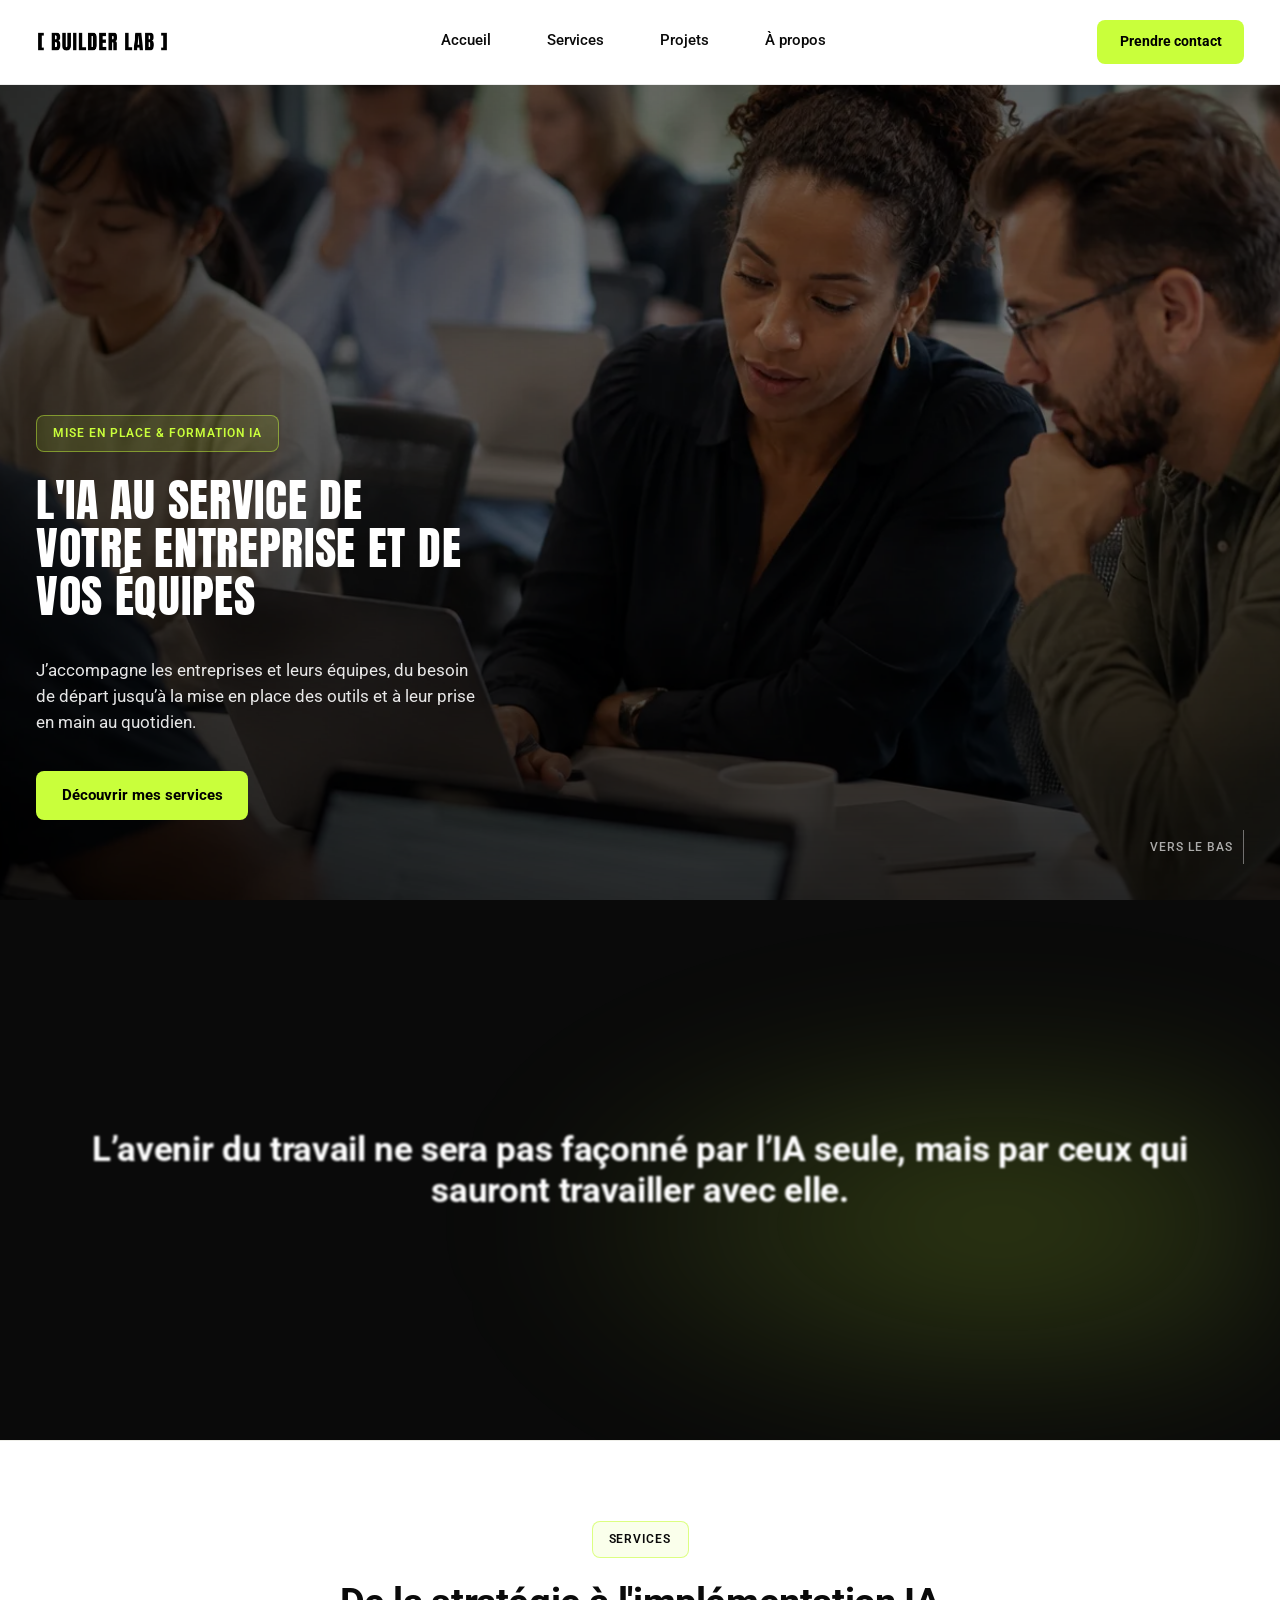
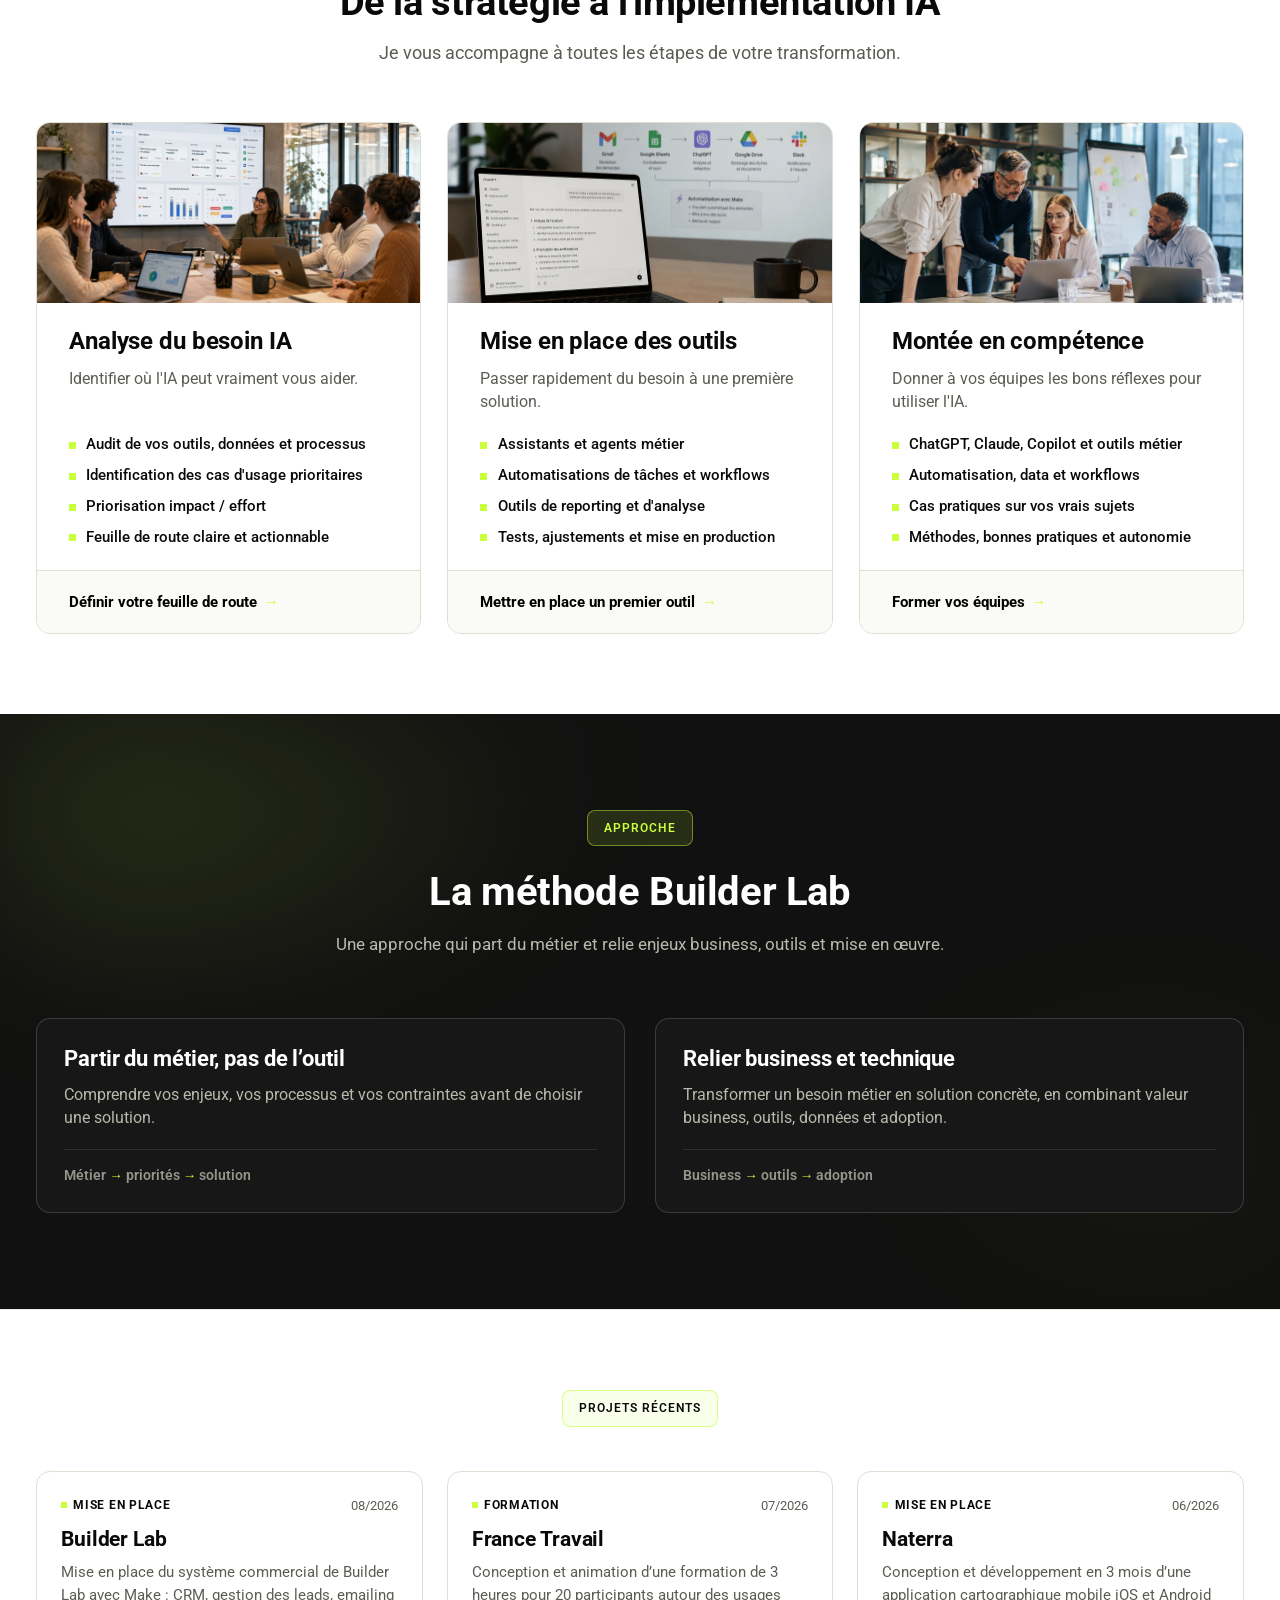
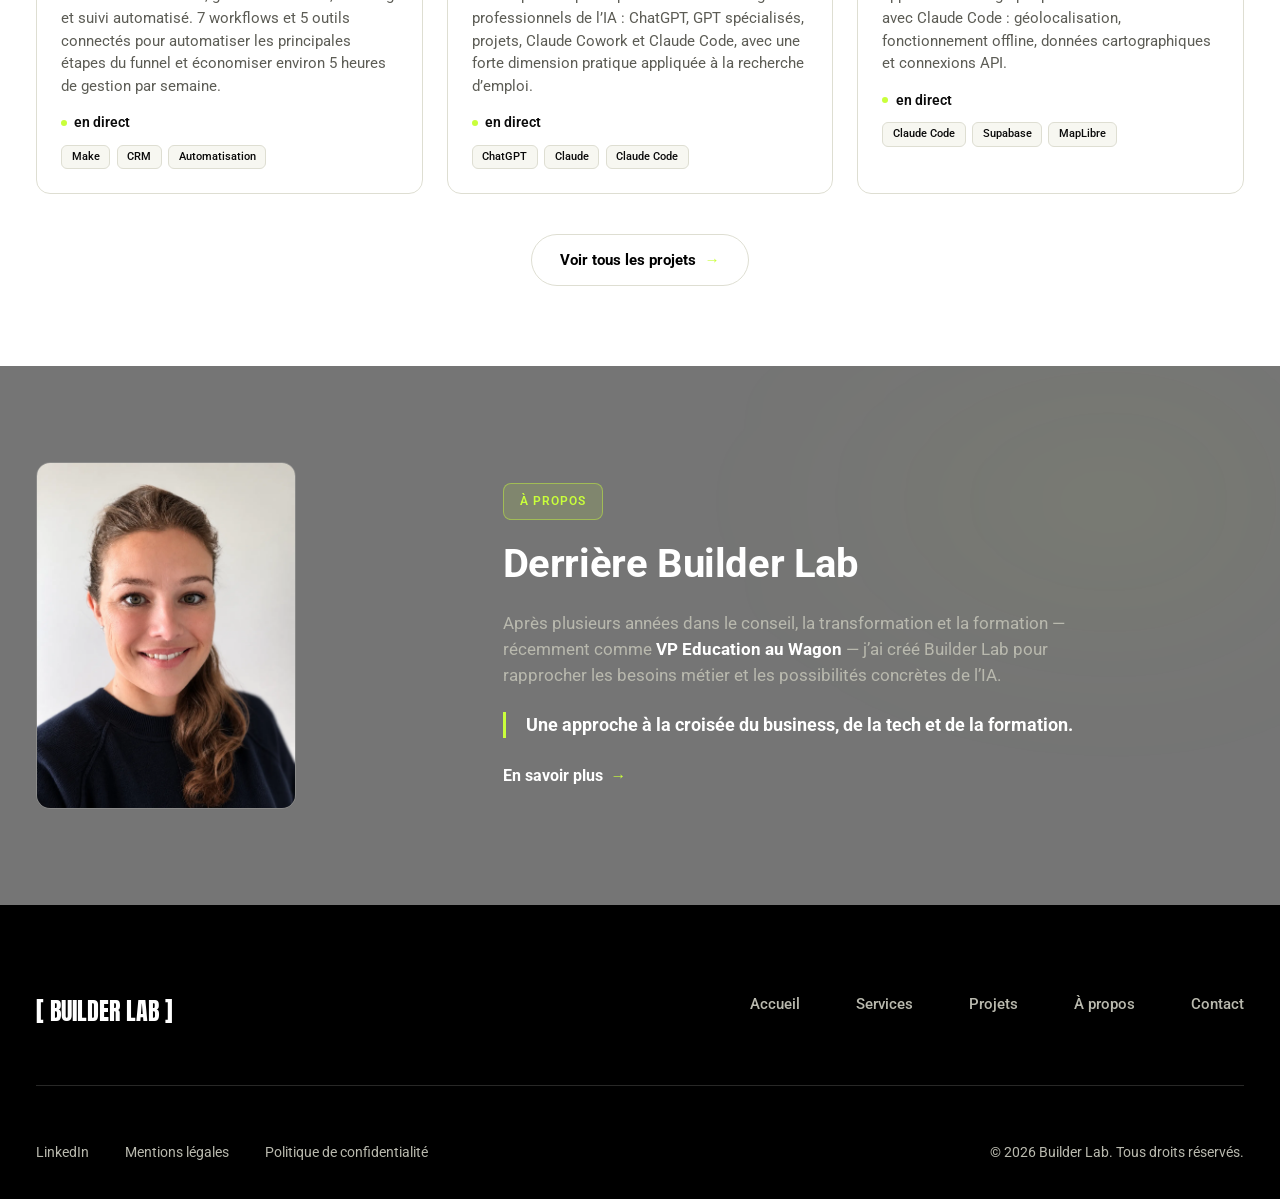
==== commit 041ae63f: "Optimize performance and SEO" ====
--- a/index.html
+++ b/index.html
@@ -6,12 +6,16 @@
 <title>Builder Lab — Mettez l'IA au service de votre entreprise et de vos équipes</title>
 <meta name="description" content="Builder Lab aide les entreprises et leurs équipes à identifier où l'IA peut réellement les aider, mettre en place leurs premiers outils et apprendre à les utiliser au quotidien. Diagnostic, mise en place, formation.">
 <meta name="robots" content="index, follow">
-<link rel="canonical" href="https://builder-lab.fr/">
+<link rel="canonical" href="https://builderlab.fr/">
 <meta property="og:title" content="Builder Lab — Mettez l'IA au service de votre entreprise et de vos équipes">
 <meta property="og:description" content="Diagnostic, mise en place et formation : j'aide les entreprises et leurs équipes à identifier où l'IA peut réellement les aider.">
 <meta property="og:type" content="website">
-<meta property="og:image" content="https://builder-lab.fr/assets/hero-atelier-builder-lab.webp">
+<meta property="og:url" content="https://builderlab.fr/">
+<meta property="og:image" content="https://builderlab.fr/assets/hero-atelier-builder-lab.webp">
 <meta name="twitter:card" content="summary_large_image">
+<meta name="twitter:title" content="Builder Lab — Mettez l'IA au service de votre entreprise et de vos équipes">
+<meta name="twitter:description" content="Diagnostic, mise en place et formation : j'aide les entreprises et leurs équipes à identifier où l'IA peut réellement les aider.">
+<meta name="twitter:image" content="https://builderlab.fr/assets/hero-atelier-builder-lab.webp">
 <link rel="icon" type="image/png" href="assets/favicon.png">
 
 <link rel="preconnect" href="https://fonts.googleapis.com">
@@ -233,7 +237,7 @@
     </div>
     <div class="footer-bottom">
       <div class="footer-legal">
-        <a href="#" aria-disabled="true">LinkedIn</a>
+        <a href="https://www.linkedin.com/in/clairesophieschueller/" target="_blank" rel="noopener noreferrer">LinkedIn</a>
         <a href="mentions-legales.html">Mentions légales</a>
         <a href="politique-confidentialite.html">Politique de confidentialité</a>
       </div>
--- a/styles.css
+++ b/styles.css
@@ -8,7 +8,6 @@
   --color-white: #FFFFFF;
   --color-offwhite: #F7F7F1;
   --color-cream: #F1F0E8;
-  --color-warm-gray: #EAEAE1;
   --color-text-gray: #5C5C55;
   --color-text-gray-on-dark: #B9B9AE;
   --color-border: #DEDED2;
@@ -20,9 +19,7 @@
   --font-body: "Roboto", -apple-system, BlinkMacSystemFont, "Segoe UI", Helvetica, Arial, sans-serif;
 
   --container-width: 1280px;
-  --container-narrow: 760px;
-
-  --space-3xs: 0.375rem;
+
   --space-2xs: 0.625rem;
   --space-xs: 1rem;
   --space-sm: 1.5rem;
@@ -31,13 +28,9 @@
   --space-xl: 5.5rem;
   --space-2xl: 5rem;
 
-  --radius-sm: 2px;
-  --radius-md: 3px;
-
   --ease: cubic-bezier(0.22, 1, 0.36, 1);
   --transition-fast: 0.18s var(--ease);
   --transition-base: 0.35s var(--ease);
-  --transition-slow: 0.7s var(--ease);
 
   --header-height: 84px;
 }
@@ -104,18 +97,6 @@
 
 p {
   margin: 0;
-}
-
-.sr-only {
-  position: absolute;
-  width: 1px;
-  height: 1px;
-  padding: 0;
-  margin: -1px;
-  overflow: hidden;
-  clip: rect(0, 0, 0, 0);
-  white-space: nowrap;
-  border: 0;
 }
 
 .skip-link {
@@ -139,6 +120,16 @@
   outline-offset: 3px;
 }
 
+/* On dark-background sections a black outline has no contrast against
+   the background — use the accent green there instead so focus stays
+   visible (WCAG 2.4.7). */
+.hero :focus-visible,
+.manifesto :focus-visible,
+.method :focus-visible,
+.mobile-nav :focus-visible {
+  outline-color: var(--color-accent);
+}
+
 section[id] {
   scroll-margin-top: var(--header-height);
 }
@@ -151,63 +142,6 @@
   max-width: var(--container-width);
   margin: 0 auto;
   padding: 0 var(--space-md);
-}
-
-.eyebrow {
-  display: inline-flex;
-  align-items: center;
-  gap: 0.5rem;
-  font-family: var(--font-body);
-  font-size: 0.8rem;
-  font-weight: 700;
-  letter-spacing: 0.14em;
-  text-transform: uppercase;
-  color: var(--color-black);
-}
-
-.eyebrow::before {
-  content: "";
-  width: 8px;
-  height: 8px;
-  flex-shrink: 0;
-  background: var(--color-accent);
-}
-
-.eyebrow--on-dark {
-  color: var(--color-accent);
-}
-
-.eyebrow--on-accent {
-  color: var(--color-black);
-}
-
-.eyebrow--on-accent::before {
-  background: var(--color-black);
-}
-
-.section-head {
-  max-width: 40rem;
-  margin-bottom: var(--space-md);
-}
-
-/* Roboto is the section-title default everywhere. Anton is reserved for
-   the hero H1, the "En ce moment" title and the BUILD word only — see
-   those rules for the exceptions. */
-.section-title {
-  font-family: var(--font-body);
-  font-weight: 700;
-  letter-spacing: -0.01em;
-  font-size: clamp(1.65rem, 2.6vw, 2.35rem);
-  line-height: 1.18;
-  margin-top: var(--space-2xs);
-}
-
-.section-sub {
-  margin-top: var(--space-sm);
-  font-size: clamp(1.05rem, 1.4vw, 1.2rem);
-  line-height: 1.55;
-  color: var(--color-text-gray);
-  max-width: 38rem;
 }
 
 .section-pad {
@@ -248,7 +182,7 @@
   justify-content: center;
   gap: 0.5rem;
   padding: 1rem 1.9rem;
-  border-radius: var(--radius-sm);
+  border-radius: 8px;
   font-family: var(--font-body);
   font-size: 0.95rem;
   font-weight: 700;
@@ -271,52 +205,6 @@
   background: var(--color-black);
   color: var(--color-accent);
   border-color: var(--color-black);
-}
-
-.btn-dark {
-  background: var(--color-black);
-  color: var(--color-white);
-  border-radius: 8px;
-  border-width: 0;
-}
-
-.btn-dark:hover {
-  background: var(--color-white);
-  color: var(--color-black);
-}
-
-.btn-outline {
-  background: transparent;
-  color: var(--color-white);
-  border-color: rgba(255, 255, 255, 0.5);
-}
-
-.btn-outline:hover {
-  border-color: var(--color-white);
-  background: rgba(255, 255, 255, 0.08);
-}
-
-.link-cta {
-  display: inline-flex;
-  align-items: center;
-  gap: 0.4rem;
-  font-size: 0.95rem;
-  font-weight: 700;
-  color: inherit;
-  transition: gap var(--transition-fast), opacity var(--transition-fast);
-}
-
-.link-cta::after {
-  content: "→";
-  transition: transform var(--transition-fast);
-}
-
-.link-cta:hover::after {
-  transform: translateX(4px);
-}
-
-.link-cta:hover {
-  opacity: 0.7;
 }
 
 /* ==========================================================================
@@ -329,7 +217,7 @@
   left: 0;
   right: 0;
   z-index: 200;
-  background: #FFFFFF;
+  background: var(--color-white);
   border-bottom: 1px solid #ECECEC;
   transition: box-shadow var(--transition-base);
 }
@@ -451,7 +339,7 @@
   bottom: -6vh;
   z-index: 0;
   pointer-events: none;
-  background-color: #0A0A0A;
+  background-color: var(--color-ink);
   background-image: url("assets/hero-atelier-builder-lab.webp");
   background-size: cover;
   background-position: center center;
@@ -560,14 +448,6 @@
   line-height: 1.55;
 }
 
-.hero-steps {
-  margin-top: var(--space-sm);
-  font-size: 0.95rem;
-  font-weight: 700;
-  letter-spacing: 0.02em;
-  color: var(--color-accent);
-}
-
 .hero-cta {
   display: flex;
   align-items: center;
@@ -651,7 +531,7 @@
   display: flex;
   align-items: center;
   justify-content: center;
-  background: #0A0A0A;
+  background: var(--color-ink);
   padding: var(--space-lg) 0;
 }
 
@@ -922,7 +802,7 @@
 }
 
 .service-card:hover .service-card-cta {
-  color: #000000;
+  color: var(--color-black);
 }
 
 .service-card:hover .service-card-cta span {
@@ -1188,7 +1068,7 @@
   aspect-ratio: 3 / 4;
   object-fit: cover;
   object-position: center 15%;
-  border-radius: 16px;
+  border-radius: 14px;
   border: 1px solid var(--color-border-on-dark);
 }
 
@@ -1462,7 +1342,7 @@
   height: 50px;
   padding: 0 2.5rem 0 1.1rem;
   border: 1.5px solid var(--color-border);
-  border-radius: 11px;
+  border-radius: 8px;
   background: var(--color-white);
   font-family: var(--font-body);
   font-size: 0.92rem;
@@ -1602,8 +1482,8 @@
   gap: var(--space-sm);
 }
 
-/* Small green marker instead of a filled badge — same convention as
-   .eyebrow::before, kept deliberately understated per-type. */
+/* Small green marker instead of a filled badge, kept deliberately
+   understated per-type. */
 .project-card-category {
   display: inline-flex;
   align-items: center;
@@ -1803,6 +1683,16 @@
     padding-left: 20px;
     padding-right: 20px;
   }
+
+  /* a-propos.html's subtitle is notably longer than the other internal
+     pages' — at this width it wraps to enough lines that centering it
+     within the shared 300px min-height pushes the H1 up behind the fixed
+     header. This modifier only adds vertical room here; image, overlay,
+     padding and centering logic all stay identical to every other page
+     using .internal-hero. */
+  .internal-hero--tall-sub {
+    min-height: 420px;
+  }
 }
 
 /* ==========================================================================
@@ -1814,20 +1704,18 @@
   padding-bottom: var(--space-2xl);
 }
 
-/* Modifier for pages preceded by .internal-hero — the banner already
-   clears the fixed header, so this only needs the shorter "transition"
-   gap (not the full header-offset again). Scoped to a modifier class so
-   the shared .page-content rule above stays untouched for every other
-   page still using it standalone. */
-.page-content--after-hero {
-  padding-top: 4.5rem;
-}
-
 .page-content-inner {
   max-width: 38rem;
   display: flex;
   flex-direction: column;
   gap: var(--space-sm);
+}
+
+/* Wider reading column for content-heavy legal pages — scoped so the
+   shared .page-content-inner default (38rem) stays untouched for every
+   other page still using it standalone. */
+.page-content-inner--legal {
+  max-width: 850px;
 }
 
 .page-content-inner h1 {
@@ -1835,6 +1723,15 @@
   letter-spacing: -0.01em;
   font-size: clamp(1.75rem, 3vw, 2.35rem);
   margin-bottom: var(--space-2xs);
+}
+
+.page-content-inner h2 {
+  margin-top: 0.5rem;
+  font-weight: 700;
+  letter-spacing: -0.005em;
+  font-size: 1.25rem;
+  line-height: 1.3;
+  color: var(--color-ink);
 }
 
 .page-content-inner p {
@@ -1843,6 +1740,15 @@
   line-height: 1.6;
 }
 
+/* :not(.link-back) keeps this from ever touching the shared "retour à
+   l'accueil" link (its own distinct styling) used standalone across
+   every other page built on .page-content-inner. */
+.page-content-inner p a:not(.link-back) {
+  color: var(--color-ink);
+  font-weight: 700;
+  text-decoration: underline;
+}
+
 .page-content-inner .btn {
   align-self: flex-start;
   margin-top: var(--space-2xs);
@@ -1862,6 +1768,147 @@
 }
 
 /* ==========================================================================
+   About page (a-propos.html)
+   ========================================================================== */
+
+.about-timeline {
+  padding: var(--space-lg) 0;
+}
+
+.about-timeline h2,
+.about-expertise h2 {
+  font-family: var(--font-body);
+  font-weight: 700;
+  letter-spacing: -0.01em;
+  font-size: clamp(1.5rem, 2.4vw, 1.9rem);
+  color: var(--color-ink);
+}
+
+.about-timeline-grid {
+  margin-top: var(--space-md);
+  display: grid;
+  grid-template-columns: 1fr;
+  gap: var(--space-lg);
+}
+
+@media (min-width: 768px) {
+  .about-timeline-grid {
+    grid-template-columns: minmax(0, 1.35fr) minmax(0, 1fr);
+    gap: var(--space-lg);
+    align-items: start;
+  }
+
+  .about-timeline-photo {
+    justify-self: end;
+  }
+}
+
+.about-timeline-photo img {
+  display: block;
+  width: 100%;
+  max-width: 410px;
+  height: auto;
+  margin: 0 auto;
+  aspect-ratio: 4 / 5;
+  object-fit: cover;
+  object-position: center 35%;
+  border-radius: 14px;
+  border: 1px solid var(--color-border);
+}
+
+@media (min-width: 768px) {
+  .about-timeline-photo img {
+    margin: 0;
+  }
+}
+
+.timeline-list {
+  list-style: none;
+  border-left: 2px solid var(--color-border);
+}
+
+.timeline-item {
+  position: relative;
+  padding: 0 0 var(--space-md) var(--space-md);
+}
+
+.timeline-item:last-child {
+  padding-bottom: 0;
+}
+
+.timeline-item::before {
+  content: "";
+  position: absolute;
+  left: -5px;
+  top: 0.4rem;
+  width: 8px;
+  height: 8px;
+  border-radius: 50%;
+  background: var(--color-ink);
+}
+
+.timeline-date {
+  font-size: 0.85rem;
+  font-weight: 600;
+  letter-spacing: 0.03em;
+  color: var(--color-text-gray);
+}
+
+.timeline-title {
+  margin-top: 0.3rem;
+  font-family: var(--font-body);
+  font-weight: 700;
+  font-size: 1.15rem;
+  color: var(--color-ink);
+}
+
+.timeline-text {
+  margin-top: 0.4rem;
+  font-size: 0.98rem;
+  line-height: 1.55;
+  color: var(--color-text-gray);
+  max-width: 40rem;
+}
+
+.about-expertise {
+  padding: var(--space-lg) 0;
+  background: var(--color-offwhite);
+}
+
+.expertise-grid {
+  margin-top: var(--space-md);
+  display: grid;
+  grid-template-columns: 1fr;
+  gap: var(--space-md);
+}
+
+@media (min-width: 768px) {
+  .expertise-grid {
+    grid-template-columns: 1fr 1fr;
+    gap: var(--space-lg) var(--space-xl);
+  }
+}
+
+.expertise-item {
+  padding-top: var(--space-sm);
+  border-top: 1px solid var(--color-border);
+}
+
+.expertise-item h3 {
+  font-family: var(--font-body);
+  font-weight: 700;
+  font-size: 1.1rem;
+  color: var(--color-ink);
+}
+
+.expertise-item p {
+  margin-top: 0.5rem;
+  font-size: 0.98rem;
+  line-height: 1.55;
+  color: var(--color-text-gray);
+}
+
+/* ==========================================================================
    Contact page
    ========================================================================== */
 
@@ -1921,7 +1968,7 @@
 
 .contact-form {
   border: 1px solid var(--color-border);
-  border-radius: 16px;
+  border-radius: 14px;
   padding: var(--space-md);
   box-shadow: 0 1px 3px rgba(0, 0, 0, 0.04);
   display: flex;
@@ -1957,7 +2004,7 @@
 .form-field textarea {
   width: 100%;
   border: 1.5px solid var(--color-border);
-  border-radius: 9px;
+  border-radius: 8px;
   padding: 0.75rem 0.9rem;
   font-family: var(--font-body);
   font-size: 0.95rem;
@@ -2231,8 +2278,4 @@
   .section-pad--tight {
     padding: var(--space-md) 0;
   }
-
-  .featured-card {
-    padding: var(--space-md) var(--space-sm);
-  }
-}
+}
